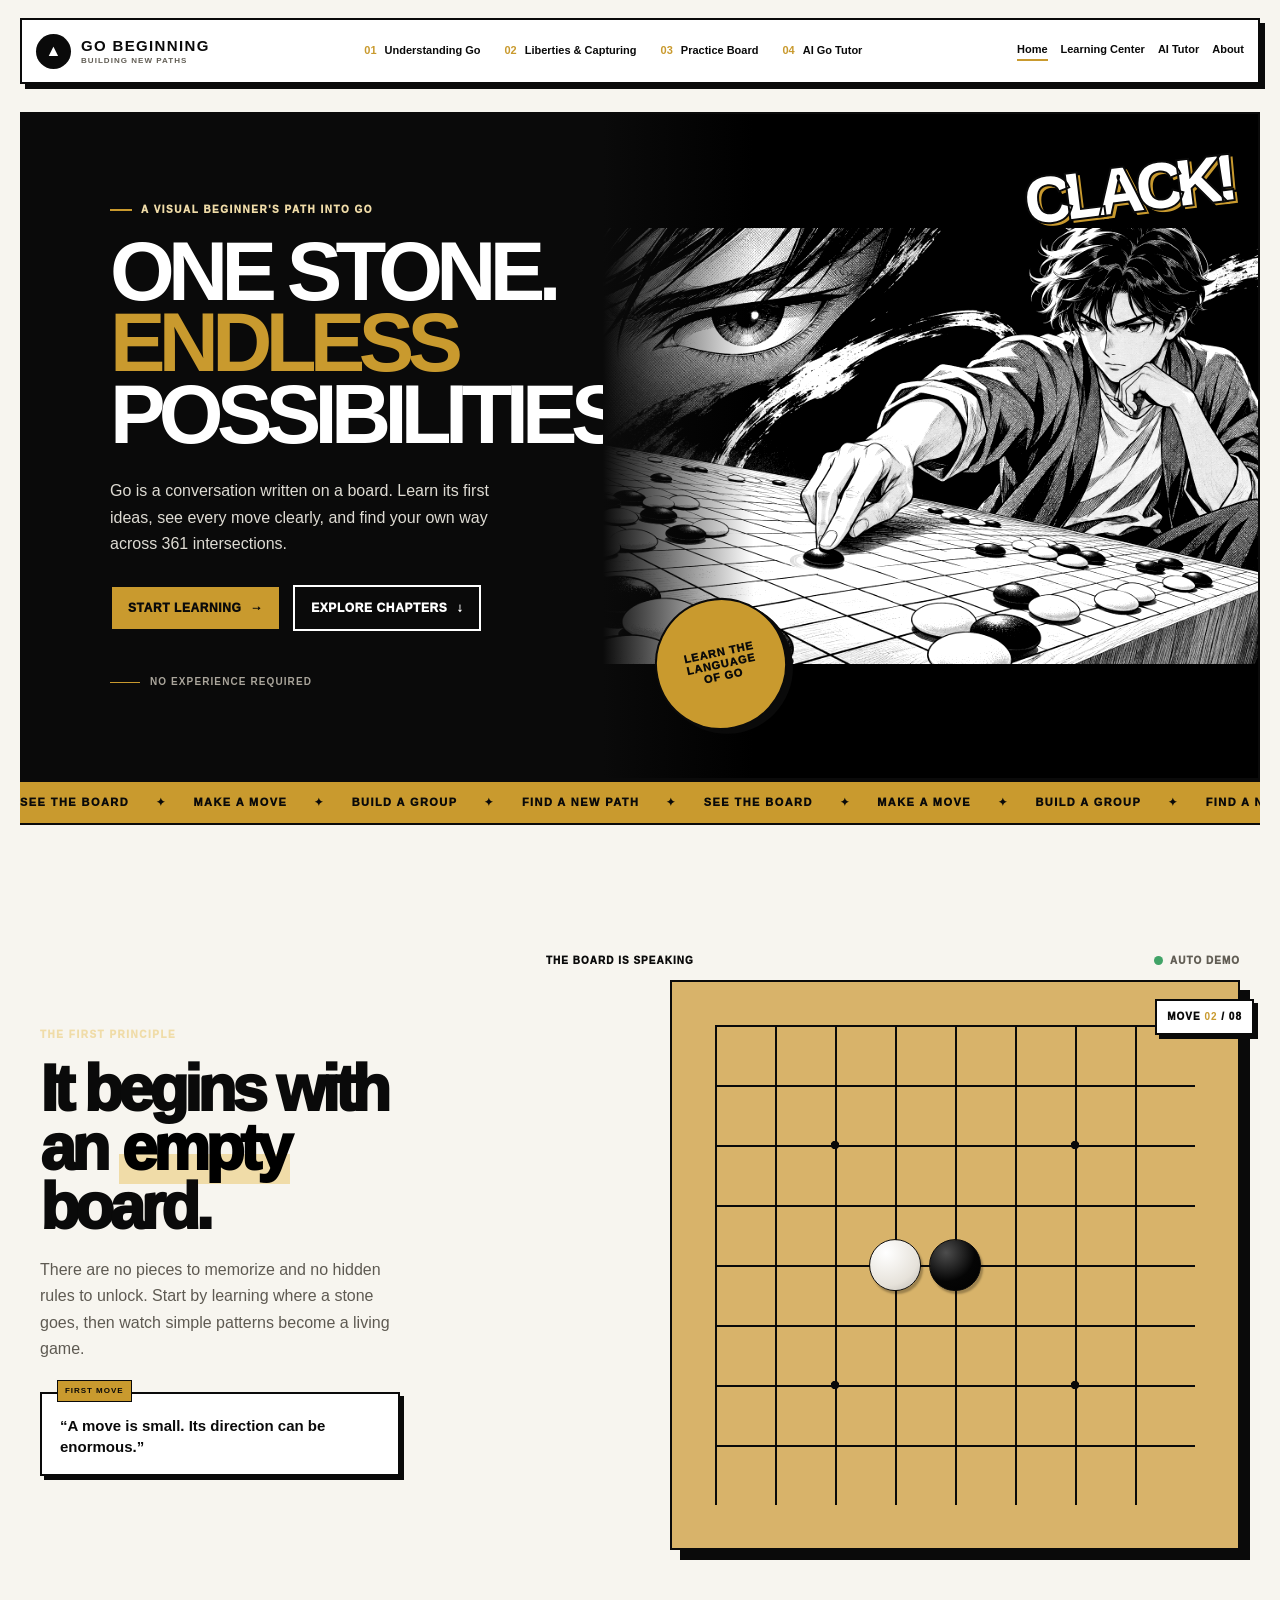
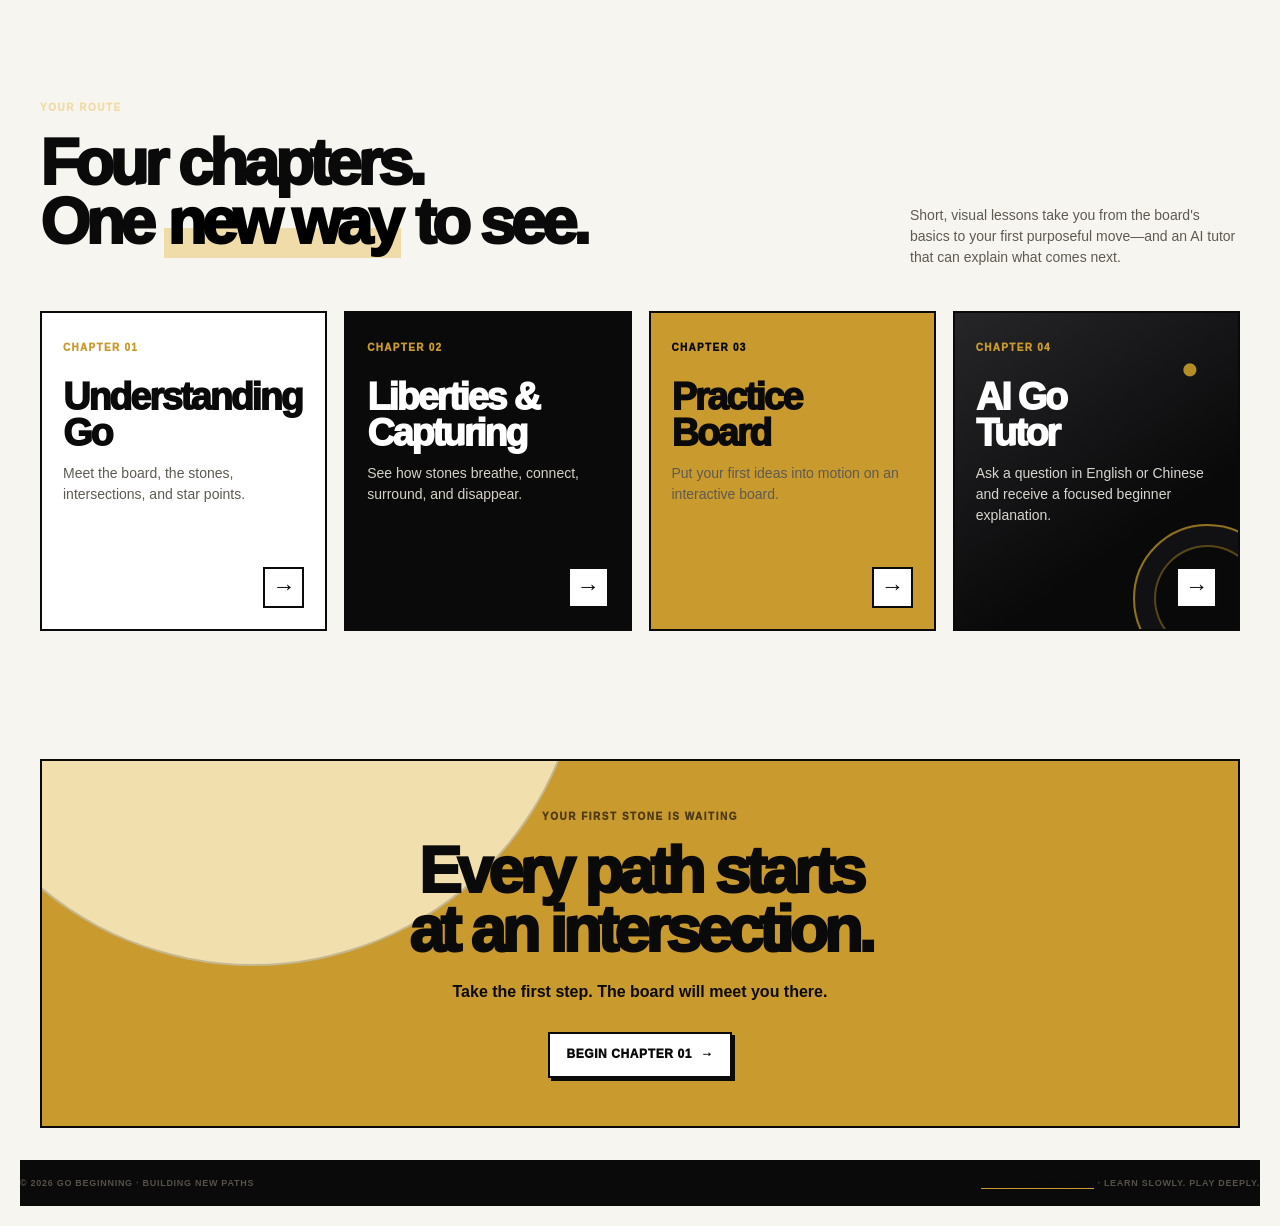
==== assets/index.html @ 494bcefd "Modify the website functionality and add Chapter Four" ====
<!doctype html>
<html lang="en">
<head>
    <meta charset="utf-8">
    <meta name="viewport" content="width=device-width, initial-scale=1">
    <meta name="description" content="GO BEGINNING is a visual, beginner-friendly path into the game of Go.">
    <title>GO BEGINNING | Building New Paths</title>
    <link rel="stylesheet" href="style.css">
    <script src="script.js" defer></script>
</head>
<body class="home-page-body">
    <a class="skip-link" href="#home-page">Skip to content</a>
    <header class="site-header">
        <a href="index.html" class="header-logo" aria-label="GO BEGINNING home"><div class="logo-icon" aria-hidden="true">▲</div><div class="logo-text"><span class="brand-name">GO BEGINNING</span><span class="brand-tagline">BUILDING NEW PATHS</span></div></a>
        <nav class="header-chapter-nav" aria-label="Quick chapter navigation">
            <a href="chapter1.html" class="chapter-tab"><span>01</span> Understanding Go</a>
            <a href="chapter2.html" class="chapter-tab"><span>02</span> Liberties &amp; Capturing</a>
            <a href="chapter3.html" class="chapter-tab"><span>03</span> Practice Board</a>
            <a href="chapter4.html" class="chapter-tab"><span>04</span> AI Go Tutor</a>
        </nav>
        <nav class="main-nav" aria-label="Main navigation"><a href="index.html" class="active" aria-current="page">Home</a><a href="#course-section">Learning Center</a><a href="chapter4.html">AI Tutor</a><a href="about.html">About</a></nav>
    </header>
    <main id="home-page">
        <section class="home-hero" aria-labelledby="home-title">
            <div class="home-hero-copy">
                <p class="home-kicker">A VISUAL BEGINNER'S PATH INTO GO</p>
                <h1 id="home-title">ONE STONE.<br><em>ENDLESS</em> POSSIBILITIES.</h1>
                <p class="home-intro">Go is a conversation written on a board. Learn its first ideas, see every move clearly, and find your own way across 361 intersections.</p>
                <div class="home-actions"><a href="chapter1.html" class="primary-button">START LEARNING <span aria-hidden="true">→</span></a><a href="#course-section" class="secondary-button">EXPLORE CHAPTERS <span aria-hidden="true">↓</span></a></div>
                <p class="home-note"><span></span> NO EXPERIENCE REQUIRED</p>
            </div>
            <div class="home-hero-art">
                <img src="assets/go-manga-hero-original.png" alt="An original black-and-white manga-style scene of a focused player placing a stone on a Go board.">
                <span class="home-sound" aria-hidden="true">CLACK!</span><span class="home-stamp" aria-hidden="true">LEARN THE<br>LANGUAGE<br>OF GO</span>
            </div>
        </section>
        <div class="home-ticker" aria-hidden="true"><div><span>SEE THE BOARD</span><span>MAKE A MOVE</span><span>BUILD A GROUP</span><span>FIND A NEW PATH</span><span>SEE THE BOARD</span><span>MAKE A MOVE</span><span>BUILD A GROUP</span><span>FIND A NEW PATH</span></div></div>
        <section class="home-story" aria-labelledby="first-principle">
            <div class="home-story-copy"><p class="home-section-label">THE FIRST PRINCIPLE</p><h2 id="first-principle">It begins with an <mark>empty</mark> board.</h2><p>There are no pieces to memorize and no hidden rules to unlock. Start by learning where a stone goes, then watch simple patterns become a living game.</p><blockquote>“A move is small. Its direction can be enormous.”</blockquote></div>
            <div class="home-demo-wrap"><div class="home-demo-meta"><span>THE BOARD IS SPEAKING</span><span><i></i>AUTO DEMO</span></div><div class="home-demo-board" role="img" aria-label="An automatic nine by nine Go board demonstration showing alternating black and white stones."><span class="home-move-tag">MOVE <b id="home-move-count">01</b> / 08</span><div id="home-stones"></div></div></div>
        </section>
        <section class="course-section home-course" id="course-section" aria-labelledby="course-title">
            <div class="home-course-heading"><div><p class="home-section-label">YOUR ROUTE</p><h2 id="course-title">Four chapters.<br>One <mark>new way</mark> to see.</h2></div><p>Short, visual lessons take you from the board's basics to your first purposeful move—and an AI tutor that can explain what comes next.</p></div>
            <div class="home-course-grid">
                <article class="home-course-card"><div><span>CHAPTER 01</span><h3>Understanding<br>Go</h3><p>Meet the board, the stones, intersections, and star points.</p></div><a href="chapter1.html" aria-label="Open Chapter 1: Understanding Go">→</a></article>
                <article class="home-course-card home-course-card--dark"><div><span>CHAPTER 02</span><h3>Liberties &amp;<br>Capturing</h3><p>See how stones breathe, connect, surround, and disappear.</p></div><a href="chapter2.html" aria-label="Open Chapter 2: Liberties and Capturing">→</a></article>
                <article class="home-course-card home-course-card--gold"><div><span>CHAPTER 03</span><h3>Practice<br>Board</h3><p>Put your first ideas into motion on an interactive board.</p></div><a href="chapter3.html" aria-label="Open Chapter 3: Practice Board">→</a></article>
                <article class="home-course-card home-course-card--ai"><div><span>CHAPTER 04</span><h3>AI Go<br>Tutor</h3><p>Ask a question in English or Chinese and receive a focused beginner explanation.</p></div><a href="chapter4.html" aria-label="Open Chapter 4: AI Go Tutor">→</a></article>
            </div>
        </section>
        <section class="home-closing" aria-labelledby="closing-title"><div><p class="home-section-label">YOUR FIRST STONE IS WAITING</p><h2 id="closing-title">Every path starts<br>at an intersection.</h2><p>Take the first step. The board will meet you there.</p><a href="chapter1.html" class="primary-button">BEGIN CHAPTER 01 <span aria-hidden="true">→</span></a></div></section>
    </main>
    <footer class="site-footer"><span>© 2026 GO BEGINNING · BUILDING NEW PATHS</span><span><a href="about.html">ABOUT THIS PROJECT</a> · LEARN SLOWLY. PLAY DEEPLY.</span></footer>
    <script>
      (() => {
        const positions = [[50,50,'black'],[37.5,50,'white'],[62.5,50,'black'],[50,37.5,'white'],[50,62.5,'black'],[37.5,37.5,'white'],[62.5,62.5,'black'],[62.5,37.5,'white']];
        const board = document.getElementById('home-stones'); const count = document.getElementById('home-move-count'); if (!board || !count) return;
        positions.forEach(([x,y,color]) => { const stone = document.createElement('span'); stone.className = `home-demo-stone ${color}`; stone.style.left = `${x}%`; stone.style.top = `${y}%`; board.appendChild(stone); });
        const stones = [...board.children]; let move = 0; const play = () => { stones.forEach((stone,index) => stone.classList.toggle('is-visible', index <= move)); count.textContent = String(move + 1).padStart(2, '0'); move = move === stones.length - 1 ? 0 : move + 1; }; play(); if (!window.matchMedia('(prefers-reduced-motion: reduce)').matches) window.setInterval(play, 1150);
      })();
    </script>
</body>
</html>
---- assets/style.css ----
/* ==========================================
   GO BEGINNER - BLACK & GOLD THEME
   Version 2.0
   Preserving the original visual identity
========================================== */


/* ==========================================
   1. GLOBAL SETTINGS
========================================== */

/* Remove default browser spacing */
* {
    margin: 0;
    padding: 0;
    box-sizing: border-box;
}

/* Website color system */
:root {
    --bg-primary: #f4f4f6;
    --bg-surface: #ffffff;

    --dark-header: #141416;
    --dark-surface: #1e1e22;

    --accent-gold: #c59b27;
    --accent-gold-hover: #e5b839;

    --accent-green: #10b981;
    --accent-red: #ef4444;

    --text-primary: #18181b;
    --text-secondary: #71717a;
    --text-muted: #a1a1aa;

    --border-light: #e4e4e7;
    --border-dark: #27272a;

    --shadow-sm: 0 2px 8px rgba(0, 0, 0, 0.04);
    --shadow-md: 0 10px 30px rgba(0, 0, 0, 0.08);
    --shadow-lg: 0 20px 40px rgba(0, 0, 0, 0.12);

    --content-width: 1280px;
    --content-padding: 24px;
}

/* Smooth scrolling */
html {
    scroll-behavior: smooth;
    scroll-padding-top: 100px;
}

/* Basic page settings */
body {
    font-family:
        -apple-system,
        BlinkMacSystemFont,
        "Segoe UI",
        Roboto,
        Helvetica,
        Arial,
        sans-serif;

    background-color: var(--bg-primary);
    color: var(--text-primary);
    line-height: 1.6;
}

/* Links */
a {
    text-decoration: none;
    color: inherit;
}

/* Images */
img {
    max-width: 100%;
    display: block;
}

/* Buttons */
button {
    font: inherit;
}


/* ==========================================
   2. HEADER
========================================== */

.site-header {
    min-height: 76px;
    padding: 12px 5%;

    display: flex;
    align-items: center;
    justify-content: space-between;
    gap: 28px;

    background: rgba(20, 20, 22, 0.96);

    backdrop-filter: blur(12px);
    -webkit-backdrop-filter: blur(12px);

    border-bottom: 1px solid rgba(255, 255, 255, 0.08);

    position: sticky;
    top: 0;
    z-index: 1000;
}

/* Logo container */
.header-logo {
    display: flex;
    align-items: center;
    gap: 12px;

    flex-shrink: 0;

    transition: transform 0.3s ease;
}

.header-logo:hover {
    transform: translateY(-1px);
}

/* Logo symbol */
.header-logo .logo-icon {
    font-size: 20px;
    color: var(--accent-gold);

    filter: drop-shadow(
        0 0 8px rgba(197, 155, 39, 0.4)
    );
}

/* Brand name */
.header-logo .brand-name {
    display: block;

    font-family: "Arial Black", sans-serif;
    font-size: 18px;
    font-weight: 900;
    letter-spacing: 1.5px;

    color: #ffffff;
}

/* Brand subtitle */
.header-logo .brand-tagline {
    display: block;

    font-size: 9px;
    letter-spacing: 2.5px;
    font-weight: 600;

    color: var(--accent-gold);
}


/* ==========================================
   3. QUICK CHAPTER NAVIGATION
========================================== */

.header-chapter-nav {
    display: flex;
    align-items: center;
    gap: 10px;

    flex: 1;
    max-width: 590px;
}

/* Chapter navigation item */
.header-chapter-nav .chapter-tab {
    flex: 1;

    min-width: 0;

    padding: 9px 13px;

    background: rgba(255, 255, 255, 0.05);
    border: 1px solid rgba(255, 255, 255, 0.1);
    border-radius: 20px;

    color: var(--text-muted);

    font-size: 12px;
    font-weight: 600;

    display: flex;
    align-items: center;
    justify-content: center;
    gap: 8px;

    white-space: nowrap;

    transition: all 0.3s ease;
}

/* Chapter number */
.header-chapter-nav .chapter-tab span {
    color: var(--accent-gold);
    font-weight: 800;
}

/* Hover effect */
.header-chapter-nav .chapter-tab:hover {
    background: rgba(255, 255, 255, 0.1);
    color: #ffffff;

    border-color: rgba(255, 255, 255, 0.25);
}

/* Active chapter */
.header-chapter-nav .chapter-tab.active {
    background: var(--accent-gold);
    color: #141416;

    border-color: var(--accent-gold);

    box-shadow:
        0 0 15px rgba(197, 155, 39, 0.3);
}

.header-chapter-nav .chapter-tab.active span {
    color: #141416;
}


/* ==========================================
   4. MAIN NAVIGATION
========================================== */

.main-nav {
    display: flex;
    align-items: center;
    gap: 24px;

    flex-shrink: 0;
}

.main-nav a {
    color: var(--text-muted);

    font-size: 14px;
    font-weight: 600;

    white-space: nowrap;

    transition: color 0.3s ease;
}

.main-nav a:hover,
.main-nav a.active {
    color: var(--accent-gold);
}


/* ==========================================
   5. PROGRESS BAR
   Used by learning chapters
========================================== */

.learning-progress-bar {
    display: flex;
    align-items: center;
    justify-content: space-between;

    background: var(--bg-surface);

    padding: 16px 28px;
    margin-bottom: 35px;

    border-radius: 16px;
    border: 1px solid var(--border-light);

    box-shadow: var(--shadow-sm);
}

.progress-step {
    display: flex;
    align-items: center;
    gap: 10px;

    font-size: 13px;
    font-weight: 600;

    color: var(--text-muted);
}

.progress-step .step-num {
    width: 26px;
    height: 26px;

    border-radius: 50%;

    background: var(--bg-primary);

    display: flex;
    align-items: center;
    justify-content: center;

    font-size: 12px;
}

.progress-step.completed {
    color: var(--text-primary);
}

.progress-step.completed .step-num {
    background: rgba(16, 185, 129, 0.15);
    color: var(--accent-green);
}

.progress-step.current {
    color: var(--accent-gold);
}

.progress-step.current .step-num {
    background: var(--accent-gold);
    color: #141416;
    font-weight: 800;
}

.progress-line {
    flex: 1;

    height: 2px;

    background: var(--border-light);

    margin: 0 15px;
}

.progress-line.active {
    background: var(--accent-gold);
}


/* ==========================================
   6. HOME PAGE CONTAINER
========================================== */

#home-page {
    width: 100%;
    max-width: var(--content-width);

    margin: 0 auto;

    padding:
        40px
        var(--content-padding)
        80px;
}


/* ==========================================
   7. HERO SECTION
========================================== */

.hero {
    min-height: 480px;

    padding: 65px 8%;

    display: flex;
    align-items: center;
    justify-content: space-between;

    gap: 40px;

    background: var(--dark-header);

    border-radius: 24px;

    color: #ffffff;

    box-shadow: var(--shadow-lg);

    position: relative;
    overflow: hidden;

    border: 1px solid var(--border-dark);
}

/* Gold background decoration */
.hero::after {
    content: "";

    position: absolute;

    top: -50%;
    right: -20%;

    width: 500px;
    height: 500px;

    background:
        radial-gradient(
            circle,
            rgba(197, 155, 39, 0.15) 0%,
            transparent 70%
        );

    pointer-events: none;
}

/* Hero text container */
.hero-content {
    max-width: 570px;

    position: relative;
    z-index: 2;
}

/* Small section label */
.eyebrow {
    display: inline-block;

    color: var(--accent-gold);

    font-size: 11px;
    font-weight: 800;
    letter-spacing: 2px;

    margin-bottom: 14px;
}

/* Hero title */
.hero h1 {
    font-size: clamp(36px, 4.5vw, 58px);

    line-height: 1.15;

    margin-bottom: 20px;

    font-weight: 800;
}

/* Gold divider */
.hero-line {
    width: 48px;
    height: 3px;

    background: var(--accent-gold);

    margin-bottom: 20px;

    border-radius: 2px;
}

/* Hero description */
.hero p {
    max-width: 520px;

    color: var(--text-muted);

    font-size: 16px;
    line-height: 1.8;

    margin-bottom: 28px;
}

/* Main action button */
.primary-button {
    display: inline-flex;
    align-items: center;
    justify-content: center;
    gap: 12px;

    padding: 14px 32px;

    background: var(--accent-gold);
    color: #141416;

    border-radius: 30px;

    font-size: 14px;
    font-weight: 700;

    transition: all 0.3s ease;

    box-shadow:
        0 4px 20px rgba(197, 155, 39, 0.25);
}

/* Button hover */
.primary-button:hover {
    background: var(--accent-gold-hover);

    transform: translateY(-2px);

    box-shadow:
        0 8px 25px rgba(197, 155, 39, 0.35);
}


/* ==========================================
   8. HERO MINI GO BOARD
========================================== */

.hero-decoration {
    width: 280px;
    height: 280px;

    flex-shrink: 0;

    display: flex;
    align-items: center;
    justify-content: center;

    position: relative;
    z-index: 1;

    transform: rotate(6deg);
}

.mini-board {
    width: 250px;
    height: 250px;

    background-color: #dfbd88;

    background-image:
        linear-gradient(
            to right,
            rgba(89, 67, 42, 0.4) 1px,
            transparent 1px
        ),
        linear-gradient(
            to bottom,
            rgba(89, 67, 42, 0.4) 1px,
            transparent 1px
        );

    background-size: 35px 35px;

    border-radius: 12px;
    border: 2px solid #b89762;

    position: relative;

    box-shadow:
        0 20px 40px rgba(0, 0, 0, 0.4);
}

/* Mini board stones */
.mini-stone {
    position: absolute;

    width: 28px;
    height: 28px;

    border-radius: 50%;

    z-index: 2;
}

.mini-stone.black {
    background:
        radial-gradient(
            circle at 35% 30%,
            #555,
            #111 70%
        );

    box-shadow:
        2px 4px 8px rgba(0, 0, 0, 0.4);

    top: 70px;
    left: 70px;
}

.mini-stone.white {
    background:
        radial-gradient(
            circle at 35% 30%,
            #fff,
            #dcd6cd 70%
        );

    box-shadow:
        2px 4px 8px rgba(0, 0, 0, 0.2);

    top: 70px;
    left: 105px;
}

.mini-stone.second {
    top: 105px;
    left: 105px;
}


/* ==========================================
   9. COMMON SECTION HEADING
========================================== */

.section-heading {
    max-width: 680px;

    margin: 0 auto 38px;

    text-align: center;
}

.section-heading .eyebrow {
    margin-bottom: 10px;
}

.section-heading h2 {
    color: var(--text-primary);

    font-size: clamp(27px, 3vw, 36px);

    line-height: 1.25;

    font-weight: 800;

    margin-bottom: 12px;
}

.section-heading p {
    color: var(--text-secondary);

    font-size: 15px;
    line-height: 1.8;
}


/* ==========================================
   10. LEARNING JOURNEY SECTION
========================================== */

.learning-journey {
    padding: 85px 0 75px;
}

.journey-grid {
    display: grid;

    grid-template-columns: repeat(3, minmax(0, 1fr));

    gap: 22px;
}

.journey-card {
    min-height: 220px;

    padding: 30px;

    background: var(--bg-surface);

    border: 1px solid var(--border-light);
    border-radius: 16px;

    box-shadow: var(--shadow-sm);

    position: relative;
    overflow: hidden;

    transition:
        transform 0.3s ease,
        box-shadow 0.3s ease,
        border-color 0.3s ease;
}

.journey-card:hover {
    transform: translateY(-5px);

    box-shadow: var(--shadow-md);

    border-color: rgba(197, 155, 39, 0.45);
}

/* Large decorative number */
.journey-number {
    display: block;

    color: var(--accent-gold);

    font-size: 32px;
    font-weight: 900;

    line-height: 1;

    margin-bottom: 22px;
}

.journey-card h3 {
    font-size: 19px;
    font-weight: 800;

    margin-bottom: 10px;
}

.journey-card p {
    color: var(--text-secondary);

    font-size: 14px;
    line-height: 1.8;

    margin-bottom: 20px;
}

.journey-range {
    display: inline-block;

    color: #92701d;

    background: rgba(197, 155, 39, 0.12);

    padding: 6px 10px;

    border-radius: 5px;

    font-size: 10px;
    font-weight: 800;
    letter-spacing: 1px;
}


/* ==========================================
   11. COURSE SECTION
========================================== */

.course-section {
    padding: 70px 0 85px;

    border-top: 1px solid var(--border-light);
}

/* Three-column course layout */
.course-grid {
    display: grid;

    grid-template-columns: repeat(3, minmax(0, 1fr));

    gap: 22px;
}

/* Individual course card */
.course-card {
    min-height: 255px;

    padding: 26px;

    background: var(--bg-surface);

    border: 1px solid var(--border-light);
    border-radius: 16px;

    box-shadow: var(--shadow-sm);

    display: flex;
    flex-direction: column;
    align-items: flex-start;

    transition:
        transform 0.3s ease,
        box-shadow 0.3s ease,
        border-color 0.3s ease;
}

/* Hover effect for available courses */
.course-card.available:hover {
    transform: translateY(-5px);

    box-shadow: var(--shadow-md);

    border-color: rgba(197, 155, 39, 0.55);
}

/* Course number and status row */
.course-card-top {
    width: 100%;

    display: flex;
    align-items: center;
    justify-content: space-between;

    gap: 10px;

    margin-bottom: 22px;
}

/* Course number */
.course-number {
    color: var(--accent-gold);

    font-size: 27px;
    font-weight: 900;

    line-height: 1;
}

/* Course status */
.course-status {
    color: #92701d;

    background: rgba(197, 155, 39, 0.12);

    padding: 5px 9px;

    border-radius: 5px;

    font-size: 9px;
    font-weight: 800;
    letter-spacing: 0.8px;
}

/* Course title */
.course-card h3 {
    color: var(--text-primary);

    font-size: 18px;
    font-weight: 800;

    line-height: 1.4;

    margin-bottom: 10px;
}

/* Course description */
.course-card p {
    color: var(--text-secondary);

    font-size: 13px;
    line-height: 1.8;

    margin-bottom: 22px;
}

/* Available course link */
.course-link {
    display: inline-flex;
    align-items: center;
    gap: 9px;

    color: #92701d;

    font-size: 13px;
    font-weight: 800;

    margin-top: auto;

    transition:
        color 0.25s ease,
        gap 0.25s ease;
}

.course-link:hover {
    color: var(--accent-gold-hover);

    gap: 14px;
}

/* Upcoming course */
.course-card.upcoming {
    background: #fafafa;

    border-style: dashed;

    box-shadow: none;
}

.course-card.upcoming .course-number {
    color: #b6a77e;
}

.course-card.upcoming .course-status {
    color: #858585;

    background: #eeeeef;
}

.course-card.upcoming h3 {
    color: #55555b;
}

.course-card.upcoming p {
    color: #898990;
}

/* Disabled course label */
.course-disabled {
    display: inline-block;

    color: #898990;

    font-size: 12px;
    font-weight: 700;

    margin-top: auto;
}


/* ==========================================
   12. START LEARNING SECTION
========================================== */

.start-learning-section {
    padding: 65px 8%;

    background: var(--dark-header);

    border: 1px solid var(--border-dark);
    border-radius: 20px;

    color: #ffffff;

    text-align: center;

    position: relative;
    overflow: hidden;
}

.start-learning-section::before {
    content: "";

    position: absolute;

    width: 350px;
    height: 350px;

    left: -130px;
    bottom: -230px;

    background:
        radial-gradient(
            circle,
            rgba(197, 155, 39, 0.18),
            transparent 70%
        );

    pointer-events: none;
}

.start-learning-content {
    max-width: 680px;

    margin: 0 auto;

    position: relative;
    z-index: 1;
}

.start-learning-content .eyebrow {
    margin-bottom: 14px;
}

.start-learning-content h2 {
    font-size: clamp(27px, 3vw, 38px);

    line-height: 1.25;

    margin-bottom: 16px;
}

.start-learning-content p {
    color: var(--text-muted);

    font-size: 15px;
    line-height: 1.8;

    margin-bottom: 28px;
}


/* ==========================================
   13. FOOTER
========================================== */

.site-footer {
    background: var(--dark-header);

    padding: 38px 24px;

    color: var(--text-muted);

    text-align: center;

    border-top: 1px solid rgba(255, 255, 255, 0.08);
}

.footer-brand {
    margin-bottom: 12px;
}

.footer-brand .brand-name {
    display: block;

    color: #ffffff;

    font-family: "Arial Black", sans-serif;

    font-size: 16px;
    font-weight: 900;
    letter-spacing: 1.5px;
}

.footer-brand .brand-tagline {
    display: block;

    color: var(--accent-gold);

    font-size: 9px;
    font-weight: 700;
    letter-spacing: 2px;
}

.site-footer p {
    font-size: 13px;

    margin-bottom: 18px;
}

.footer-copyright {
    color: #77777e;

    font-size: 11px;
}


/* ==========================================
   14. LEARNING PAGES
   Existing Chapter 1, Chapter 2 and Chapter 3
========================================== */

#learning-page {
    max-width: 1140px;

    margin: 0 auto;

    padding: 40px 20px 80px;
}

.chapter-title {
    margin-bottom: 30px;
}

.chapter-title h2 {
    font-size: 32px;
    font-weight: 800;

    margin-bottom: 8px;
}

/* Lesson and concept grids */
.lesson-grid,
.concept-grid {
    display: grid;

    grid-template-columns: repeat(3, minmax(0, 1fr));

    gap: 20px;

    margin-bottom: 35px;
}

.concept-grid {
    grid-template-columns: repeat(2, minmax(0, 1fr));
}

/* Lesson cards */
.lesson-card {
    padding: 30px;

    background: var(--bg-surface);

    border: 1px solid var(--border-light);
    border-radius: 16px;

    box-shadow: var(--shadow-sm);

    transition: all 0.3s ease;
}

.lesson-card:hover {
    transform: translateY(-4px);

    box-shadow: var(--shadow-md);

    border-color: rgba(197, 155, 39, 0.3);
}

.lesson-number {
    display: block;

    color: var(--accent-gold);

    font-size: 20px;
    font-weight: 800;

    margin-bottom: 12px;
}

.lesson-card h3 {
    font-size: 18px;
    font-weight: 700;

    margin-bottom: 10px;
}

.lesson-card p {
    color: var(--text-secondary);

    font-size: 14px;
    line-height: 1.7;
}


/* ==========================================
   15. DEMO PANELS AND CONTROLS
========================================== */

.demo-panel {
    padding: 36px;

    background: var(--bg-surface);

    border: 1px solid var(--border-light);
    border-radius: 20px;

    box-shadow: var(--shadow-md);

    margin-bottom: 35px;
}

.board-controls {
    display: flex;
    flex-wrap: wrap;

    gap: 12px;

    margin-bottom: 24px;
}

.control-button {
    padding: 10px 20px;

    background: var(--bg-primary);

    border: 1px solid var(--border-light);
    border-radius: 20px;

    color: var(--text-primary);

    font-size: 13px;
    font-weight: 600;

    cursor: pointer;

    transition: all 0.25s ease;
}

.control-button:hover,
.control-button.active {
    background: var(--dark-header);

    color: #ffffff;

    border-color: var(--dark-header);
}


/* ==========================================
   16. GO BOARD
========================================== */

.board-wrapper {
    width: 100%;
    max-width: 520px;

    padding: 16px;

    background: #dfbd88;

    border-radius: 12px;

    box-shadow:
        inset 0 0 15px rgba(0, 0, 0, 0.15),
        var(--shadow-md);

    margin: 0 auto;
}

/* Board grid */
.go-board {
    width: 100%;

    display: grid;

    position: relative;

    background-color: #dfbd88;

    background-image:
        linear-gradient(
            to right,
            transparent calc(50% - 0.5px),
            #59432a 50%,
            transparent calc(50% + 0.5px)
        ),
        linear-gradient(
            to bottom,
            transparent calc(50% - 0.5px),
            #59432a 50%,
            transparent calc(50% + 0.5px)
        );
}

/* Board sizes */
.board-19 {
    grid-template-columns: repeat(19, minmax(0, 1fr));
}

.board-9 {
    grid-template-columns: repeat(9, minmax(0, 1fr));
}

/* Individual board intersection */
.board-point {
    width: 100%;

    aspect-ratio: 1 / 1;

    position: relative;

    display: flex;
    align-items: center;
    justify-content: center;

    border: none;

    background: transparent;

    cursor: pointer;
}

/* Horizontal board line */
.board-point::before {
    content: "";

    position: absolute;

    width: 100%;
    height: 1px;

    background: #59432a;

    top: 50%;
}

/* Vertical board line */
.board-point::after {
    content: "";

    position: absolute;

    height: 100%;
    width: 1px;

    background: #59432a;

    left: 50%;
}

/* Stones */
.stone {
    width: 88%;
    height: 88%;

    position: relative;
    z-index: 3;

    border-radius: 50%;

    pointer-events: none;

    animation:
        stoneScaleIn 0.18s
        cubic-bezier(0.175, 0.885, 0.32, 1.275);
}

/* Stone placement animation */
@keyframes stoneScaleIn {
    0% {
        transform: scale(1.4);
        opacity: 0;
    }

    100% {
        transform: scale(1);
        opacity: 1;
    }
}

/* Black stone */
.stone.black {
    background:
        radial-gradient(
            circle at 35% 28%,
            #555,
            #141414 70%
        );

    box-shadow:
        1px 3px 6px rgba(0, 0, 0, 0.4);
}

/* White stone */
.stone.white {
    background:
        radial-gradient(
            circle at 35% 28%,
            #ffffff,
            #e3dfd7 75%
        );

    box-shadow:
        1px 3px 6px rgba(0, 0, 0, 0.25);

    border: 1px solid #d1cac0;
}

/* Highlighted liberties */
.board-point.liberty-highlight {
    background: rgba(16, 185, 129, 0.25);

    border-radius: 50%;
}

/* Last move marker */
.board-point .last-move-marker {
    width: 8px;
    height: 8px;

    position: absolute;
    z-index: 5;

    background: var(--accent-red);

    border-radius: 50%;
}


/* ==========================================
   17. GAME BOARD LAYOUT AND STATISTICS
========================================== */

.game-board-layout {
    display: grid;

    grid-template-columns: minmax(0, 1fr) 240px;

    gap: 25px;

    align-items: start;

    margin-top: 20px;
}

.game-stat {
    padding: 20px;

    background: var(--bg-surface);

    border: 1px solid var(--border-light);
    border-radius: 12px;

    text-align: center;

    box-shadow: var(--shadow-sm);
}

.game-stat span {
    color: var(--accent-gold);

    font-size: 11px;
    font-weight: 800;
    letter-spacing: 1px;
}

.game-stat strong {
    display: block;

    font-size: 28px;

    margin: 4px 0;
}

/* Previous and next lesson navigation */
.lesson-navigation {
    display: flex;
    justify-content: space-between;
    align-items: center;

    gap: 15px;

    padding-top: 30px;

    border-top: 1px solid var(--border-light);
}


/* ==========================================
   18. RESPONSIVE DESIGN
========================================== */

/* Medium screens: tablets and small laptops */
@media (max-width: 1100px) {

    .site-header {
        gap: 18px;

        padding-left: 3%;
        padding-right: 3%;
    }

    .header-chapter-nav {
        max-width: 470px;
        gap: 7px;
    }

    .header-chapter-nav .chapter-tab {
        padding: 8px 9px;
        font-size: 11px;
    }

    .main-nav {
        gap: 15px;
    }

    .course-grid,
    .journey-grid {
        gap: 16px;
    }

    .course-card {
        padding: 22px;
    }
}


/* Tablet layout */
@media (max-width: 868px) {

    .site-header {
        flex-wrap: wrap;

        justify-content: space-between;

        height: auto;

        padding: 16px 5%;
    }

    .header-logo {
        order: 1;
    }

    .main-nav {
        order: 2;
    }

    .header-chapter-nav {
        order: 3;

        width: 100%;
        max-width: none;
    }

    .header-chapter-nav .chapter-tab {
        flex: 1;
    }

    .hero {
        flex-direction: column;

        text-align: center;

        padding: 45px 30px;

        gap: 25px;
    }

    .hero-content {
        max-width: 650px;
    }

    .hero-line {
        margin-left: auto;
        margin-right: auto;
    }

    .hero p {
        margin-left: auto;
        margin-right: auto;
    }

    .hero-decoration {
        margin-top: 5px;
    }

    .journey-grid {
        grid-template-columns: repeat(2, minmax(0, 1fr));
    }

    .course-grid {
        grid-template-columns: repeat(2, minmax(0, 1fr));
    }

    .lesson-grid {
        grid-template-columns: repeat(2, minmax(0, 1fr));
    }

    .concept-grid,
    .game-board-layout {
        grid-template-columns: 1fr;
    }

    .game-board-layout {
        gap: 20px;
    }

    .learning-progress-bar {
        flex-wrap: wrap;
        gap: 12px;
    }

    .progress-line {
        min-width: 20px;
    }
}


/* Mobile layout */
@media (max-width: 560px) {

    #home-page {
        padding: 22px 14px 50px;
    }

    .site-header {
        padding: 14px 16px;

        gap: 14px;
    }

    .header-logo .brand-name {
        font-size: 15px;
    }

    .header-logo .brand-tagline {
        font-size: 8px;
    }

    .main-nav {
        gap: 13px;
    }

    .main-nav a {
        font-size: 12px;
    }

    .header-chapter-nav {
        gap: 6px;
    }

    .header-chapter-nav .chapter-tab {
        padding: 8px 5px;

        font-size: 10px;

        white-space: normal;

        text-align: center;
    }

    .header-chapter-nav .chapter-tab span {
        font-size: 10px;
    }

    .hero {
        min-height: auto;

        padding: 40px 20px;

        border-radius: 18px;
    }

    .hero h1 {
        font-size: 36px;
    }

    .hero p {
        font-size: 14px;
    }

    .hero-decoration {
        width: 220px;
        height: 220px;
    }

    .mini-board {
        width: 200px;
        height: 200px;

        background-size: 28px 28px;
    }

    .mini-stone {
        width: 23px;
        height: 23px;
    }

    .mini-stone.black {
        top: 56px;
        left: 56px;
    }

    .mini-stone.white {
        top: 56px;
        left: 84px;
    }

    .mini-stone.second {
        top: 84px;
        left: 84px;
    }

    .learning-journey {
        padding: 60px 0 45px;
    }

    .course-section {
        padding: 55px 0 60px;
    }

    .section-heading {
        margin-bottom: 26px;
    }

    .section-heading h2 {
        font-size: 27px;
    }

    .section-heading p {
        font-size: 13px;
    }

    .journey-grid,
    .course-grid,
    .lesson-grid,
    .concept-grid {
        grid-template-columns: 1fr;
    }

    .journey-card {
        min-height: auto;
        padding: 25px;
    }

    .course-card {
        min-height: 225px;
        padding: 24px;
    }

    .start-learning-section {
        padding: 45px 22px;

        border-radius: 16px;
    }

    .start-learning-content h2 {
        font-size: 27px;
    }

    .start-learning-content p {
        font-size: 13px;
    }

    .site-footer {
        padding: 30px 18px;
    }

    #learning-page {
        padding: 25px 14px 55px;
    }

    .chapter-title h2 {
        font-size: 26px;
    }

    .demo-panel {
        padding: 20px 14px;
    }

    .board-wrapper {
        padding: 9px;
    }

    .learning-progress-bar {
        padding: 14px;
    }

    .progress-step {
        font-size: 11px;
        gap: 6px;
    }

    .progress-line {
        margin: 0 5px;
    }

    .lesson-navigation {
        flex-wrap: wrap;
    }
}

/* ========================================================================
   GO BEGINNING — UNIFIED MANGA VISUAL SYSTEM
   This final layer restyles every existing page without changing game logic.
========================================================================= */

:root {
    --bg-primary: #f7f5ef;
    --bg-surface: #ffffff;
    --dark-header: #0a0a0a;
    --dark-surface: #121212;
    --accent-gold: #c99a2e;
    --accent-gold-hover: #e0b548;
    --text-primary: #0a0a0a;
    --text-secondary: #5e5a52;
    --text-muted: #89847a;
    --border-light: rgba(10, 10, 10, .23);
    --border-dark: #0a0a0a;
    --shadow-sm: 4px 4px 0 #0a0a0a;
    --shadow-md: 7px 7px 0 #0a0a0a;
    --shadow-lg: 10px 10px 0 #0a0a0a;
    --content-width: 1240px;
    --content-padding: 28px;
}

body {
    min-width: 320px;
    background: var(--bg-primary);
    color: var(--text-primary);
    font-family: Arial, Helvetica, sans-serif;
    line-height: 1.55;
}

button, a { -webkit-tap-highlight-color: transparent; }
a:focus-visible, button:focus-visible { outline: 3px solid var(--accent-gold); outline-offset: 4px; }

.skip-link {
    position: fixed; z-index: 2000; top: -60px; left: 12px;
    padding: 10px 13px; border: 2px solid var(--dark-header);
    background: var(--accent-gold); color: var(--dark-header); font-weight: 900;
}
.skip-link:focus { top: 12px; }

/* Shared framed header */
.site-header {
    width: min(var(--content-width), calc(100% - 40px));
    min-height: 66px; margin: 18px auto 0; padding: 10px 14px;
    position: relative; top: auto; z-index: 20;
    display: grid; grid-template-columns: auto 1fr auto; gap: 20px;
    background: var(--bg-surface); border: 2px solid var(--dark-header);
    box-shadow: 5px 5px 0 var(--dark-header); backdrop-filter: none;
}
.header-logo { gap: 10px; transform: none !important; }
.header-logo .logo-icon {
    width: 35px; height: 35px; display: grid; place-items: center;
    border-radius: 50%; background: var(--dark-header); color: var(--bg-surface);
    font-size: 16px; filter: none;
}
.header-logo .brand-name { color: var(--dark-header); font-size: 15px; letter-spacing: .09em; line-height: 1; }
.header-logo .brand-tagline { margin-top: 4px; color: #625e55; font-size: 8px; letter-spacing: .13em; line-height: 1; }
.header-chapter-nav { max-width: none; justify-content: center; gap: 4px; }
.header-chapter-nav .chapter-tab {
    flex: 0 1 auto; padding: 8px 9px; border: 1px solid transparent; border-radius: 0;
    background: transparent; color: var(--text-primary); font-size: 11px; font-weight: 800;
}
.header-chapter-nav .chapter-tab span { color: var(--accent-gold); }
.header-chapter-nav .chapter-tab:hover, .header-chapter-nav .chapter-tab.active {
    color: var(--dark-header); background: #f1dfb4; border-color: var(--dark-header); box-shadow: none;
}
.header-chapter-nav .chapter-tab.active span { color: var(--dark-header); }
.main-nav { gap: 13px; }
.main-nav a { color: var(--text-primary); border-bottom: 2px solid transparent; font-size: 11px; font-weight: 900; }
.main-nav a:hover, .main-nav a.active { color: var(--text-primary); border-color: var(--accent-gold); }

/* Shared chapter page layout */
#learning-page {
    width: min(var(--content-width), calc(100% - 40px));
    min-height: calc(100vh - 110px); margin: 0 auto; padding: 42px 0 72px;
}
.learning-progress-bar {
    padding: 13px 20px; margin-bottom: 34px; border: 2px solid var(--dark-header); border-radius: 0;
    background: var(--bg-surface); box-shadow: var(--shadow-sm);
}
.progress-step { color: #6c675e; font-size: 11px; font-weight: 900; letter-spacing: .02em; }
.progress-step .step-num { width: 27px; height: 27px; border: 1px solid var(--dark-header); border-radius: 50%; background: var(--bg-surface); color: var(--dark-header); }
.progress-step.current, .progress-step.completed { color: var(--dark-header); }
.progress-step.current .step-num { background: var(--accent-gold); color: var(--dark-header); border-color: var(--dark-header); }
.progress-step.completed .step-num { background: var(--dark-header); color: var(--bg-surface); }
.progress-line { height: 2px; background: var(--dark-header); opacity: .2; }
.progress-line.active { background: var(--accent-gold); opacity: 1; }
.chapter-content { max-width: none; }
.chapter-title { max-width: 790px; margin: 0 0 34px; }
.chapter-title h1, .chapter-title h2 {
    margin: 8px 0 12px; color: var(--dark-header); font-size: clamp(35px, 5vw, 64px);
    font-weight: 900; line-height: .94; letter-spacing: -.065em;
}
.chapter-title p { max-width: 650px; color: var(--text-secondary); font-size: 16px; line-height: 1.65; }
.eyebrow { color: #635f56; font-size: 10px; font-weight: 900; letter-spacing: .14em; }
.eyebrow::before { display: inline-block; width: 10px; height: 10px; margin-right: 8px; border: 1px solid var(--dark-header); border-radius: 50%; background: var(--accent-gold); content: ""; }

/* Shared teaching cards, demos and buttons */
.lesson-grid, .concept-grid, .game-rules-grid { gap: 17px; }
.lesson-card, .game-rule-card, .game-info-card, .game-stat {
    border: 2px solid var(--dark-header); border-radius: 0; background: var(--bg-surface);
    box-shadow: var(--shadow-sm); transition: transform .18s ease, box-shadow .18s ease;
}
.lesson-card:hover, .game-rule-card:hover { transform: translate(-3px, -3px); border-color: var(--dark-header); box-shadow: var(--shadow-md); }
.lesson-number, .rule-number { color: var(--accent-gold); font-weight: 1000; }
.lesson-card h3, .game-rule-card h4 { color: var(--dark-header); font-weight: 900; letter-spacing: -.025em; }
.lesson-card p, .game-rule-card p, .game-info-card p { color: var(--text-secondary); }
.demo-panel {
    padding: clamp(22px, 4vw, 38px); border: 2px solid var(--dark-header); border-radius: 0;
    background: var(--bg-surface); box-shadow: var(--shadow-md);
}
.demo-heading h2, .demo-heading h3, .game-section-heading h3 { color: var(--dark-header); font-weight: 900; letter-spacing: -.04em; }
.demo-heading p, .game-section-heading p { color: var(--text-secondary); }
.board-controls { gap: 9px; }
.control-button, .game-control-button {
    min-height: 40px; padding: 9px 14px; border: 2px solid var(--dark-header); border-radius: 0;
    background: var(--bg-surface); color: var(--dark-header); font-weight: 900; font-size: 12px; letter-spacing: .03em;
    box-shadow: 2px 2px 0 var(--dark-header); transition: transform .16s, background .16s, color .16s;
}
.control-button:hover, .control-button.active, .game-control-button:hover:not(:disabled) {
    transform: translate(-2px, -2px); background: var(--dark-header); color: var(--bg-surface); border-color: var(--dark-header); box-shadow: 4px 4px 0 var(--accent-gold);
}
.primary-button, .secondary-button {
    display: inline-flex; align-items: center; justify-content: center; gap: 9px; min-height: 46px;
    padding: 11px 16px; border: 2px solid var(--dark-header); border-radius: 0; background: var(--accent-gold);
    color: var(--dark-header); font-size: 12px; font-weight: 1000; letter-spacing: .05em; box-shadow: 3px 3px 0 var(--dark-header);
    transition: transform .16s, box-shadow .16s, background .16s;
}
.primary-button:hover, .secondary-button:hover { transform: translate(-3px, -3px); background: var(--accent-gold-hover); box-shadow: 6px 6px 0 var(--dark-header); }
.secondary-button { background: transparent; color: var(--bg-surface); border-color: var(--bg-surface); box-shadow: none; }
.secondary-button:hover { background: #262626; box-shadow: 4px 4px 0 var(--accent-gold); }
.lesson-navigation { border-color: var(--dark-header); }

/* Boards keep their original logic but take on the project frame. */
.board-wrapper { max-width: 560px; padding: 16px; border: 2px solid var(--dark-header); border-radius: 0; background: #d8b36a; box-shadow: 6px 6px 0 var(--dark-header); }
.go-board { background-color: #d8b36a; }
.board-point::before, .board-point::after { background: #1d1710; }
.stone.black, .mini-stone.black { background: radial-gradient(circle at 32% 25%, #4d4d4d, #050505 60%, #000); }
.stone.white, .mini-stone.white { border-color: var(--dark-header); background: radial-gradient(circle at 32% 25%, #fff, #e9e5de 65%, #b8b4ad); }
.board-point .last-move-marker { background: var(--accent-gold); border: 1px solid var(--dark-header); }
.game-board-layout { gap: 20px; }
.game-info-card, .game-stat { box-shadow: 4px 4px 0 var(--dark-header); }
.game-header { border-color: var(--dark-header); }
.game-completion { border: 2px solid var(--dark-header); border-radius: 0; background: var(--dark-header); box-shadow: var(--shadow-md); }
.game-completion .eyebrow { color: var(--accent-gold); }
.game-completion .eyebrow::before { background: var(--accent-gold); border-color: var(--bg-surface); }

/* ========================================================================
   HOME PAGE
========================================================================= */
.home-page-body #home-page { width: min(1400px, calc(100% - 40px)); max-width: none; margin: 28px auto 0; padding: 0 0 32px; }
.home-hero { min-height: 635px; display: grid; grid-template-columns: minmax(0, .94fr) minmax(440px, 1.06fr); border: 2px solid var(--dark-header); background: var(--dark-header); overflow: hidden; }
.home-hero-copy { display: flex; flex-direction: column; align-items: flex-start; justify-content: center; padding: clamp(42px, 7vw, 88px); color: var(--bg-surface); }
.home-kicker, .home-section-label { margin: 0 0 18px; color: #f0dca8; font-size: 10px; font-weight: 1000; letter-spacing: .15em; }
.home-kicker::before { display: inline-block; width: 22px; height: 2px; margin-right: 9px; vertical-align: middle; background: var(--accent-gold); content: ""; }
.home-hero h1 { margin: 0; font-size: clamp(49px, 6.5vw, 96px); line-height: .86; letter-spacing: -.08em; }
.home-hero h1 em { color: var(--accent-gold); font-style: normal; }
.home-intro { max-width: 470px; margin: 28px 0; color: #dedbd3; font-size: 16px; line-height: 1.65; }
.home-actions { display: flex; flex-wrap: wrap; gap: 12px; }
.home-note { display: flex; align-items: center; gap: 10px; margin: 43px 0 0; color: #aaa59b; font-size: 10px; font-weight: 900; letter-spacing: .11em; }
.home-note span { width: 30px; height: 1px; background: var(--accent-gold); }
.home-hero-art { position: relative; min-height: 560px; overflow: hidden; background: var(--dark-header); }
.home-hero-art::before { position: absolute; z-index: 1; inset: 0; background: linear-gradient(90deg, var(--dark-header), transparent 23%); pointer-events: none; content: ""; }
.home-hero-art img { width: 100%; height: 100%; min-height: 560px; object-fit: contain; object-position: center; filter: contrast(1.15) grayscale(1); background: var(--dark-header); }
.home-hero-art > p { position: absolute; z-index: 3; bottom: 14px; left: 15px; max-width: 260px; margin: 0; padding: 7px 9px; border: 1px solid var(--dark-header); background: rgba(255,255,255,.9); color: var(--dark-header); font-size: 8px; font-weight: 800; line-height: 1.35; }
.home-sound { position: absolute; z-index: 2; top: 28px; right: 28px; color: var(--bg-surface); font-size: clamp(34px, 5vw, 68px); font-weight: 1000; letter-spacing: -.1em; transform: rotate(-7deg); -webkit-text-stroke: 2px var(--dark-header); text-shadow: 3px 3px 0 var(--accent-gold); }
.home-stamp { position: absolute; z-index: 2; bottom: 48px; left: 8%; display: grid; place-items: center; width: 132px; height: 132px; border: 2px solid var(--dark-header); border-radius: 50%; background: var(--accent-gold); box-shadow: 5px 5px 0 var(--dark-header); transform: rotate(-12deg); text-align: center; font-size: 11px; font-weight: 1000; line-height: 1.12; letter-spacing: .08em; }
.home-ticker { border-top: 2px solid var(--dark-header); border-bottom: 2px solid var(--dark-header); overflow: hidden; background: var(--accent-gold); }
.home-ticker > div { display: flex; width: max-content; gap: 27px; padding: 12px 0; animation: home-ticker 27s linear infinite; color: var(--dark-header); font-size: 11px; font-weight: 1000; letter-spacing: .13em; }
.home-ticker span::after { margin-left: 27px; content: "✦"; }
@keyframes home-ticker { to { transform: translateX(-50%); } }
.home-story { width: min(1240px, calc(100% - 40px)); display: grid; grid-template-columns: minmax(250px, .75fr) minmax(0, 1.25fr); gap: clamp(35px, 7vw, 105px); align-items: center; margin: 0 auto; padding: clamp(76px, 10vw, 130px) 0; }
.home-story-copy > p:not(.home-section-label) { max-width: 370px; color: var(--text-secondary); font-size: 16px; line-height: 1.65; }
.home-story h2, .home-course h2, .home-closing h2 { margin: 0 0 20px; color: var(--dark-header); font-size: clamp(40px, 5vw, 70px); font-weight: 1000; line-height: .92; letter-spacing: -.07em; }
.home-story h2 mark, .home-course h2 mark { padding: 0 .04em; background: linear-gradient(transparent 59%, #f0dca8 0); }
.home-story blockquote { position: relative; max-width: 360px; margin: 30px 0 0; padding: 21px 18px 17px; border: 2px solid var(--dark-header); background: var(--bg-surface); box-shadow: var(--shadow-sm); font-size: 15px; font-weight: 900; line-height: 1.4; }
.home-story blockquote::before { position: absolute; top: -14px; left: 15px; padding: 4px 7px; border: 1px solid var(--dark-header); background: var(--accent-gold); content: "FIRST MOVE"; font-size: 8px; letter-spacing: .12em; }
.home-demo-meta { display: flex; justify-content: space-between; align-items: center; margin-bottom: 12px; font-size: 10px; font-weight: 1000; letter-spacing: .1em; }
.home-demo-meta span:last-child { display: flex; align-items: center; gap: 7px; color: #615d54; }
.home-demo-meta i { display: block; width: 9px; height: 9px; border-radius: 50%; background: #41a367; animation: home-pulse 1.4s ease-in-out infinite; }
@keyframes home-pulse { 50% { transform: scale(.65); opacity: .55; } }
.home-demo-board { position: relative; width: min(100%, 570px); aspect-ratio: 1; margin-left: auto; padding: 7.6%; border: 2px solid var(--dark-header); background: #d8b36a; box-shadow: var(--shadow-lg); }
.home-demo-board::before { position: absolute; inset: 7.6%; background-image: linear-gradient(var(--dark-header) 2px, transparent 2px), linear-gradient(90deg, var(--dark-header) 2px, transparent 2px); background-size: 12.5% 12.5%; content: ""; }
.home-demo-board::after { position: absolute; inset: 7.6%; background: radial-gradient(circle at 25% 25%, var(--dark-header) 0 4px, transparent 4.5px), radial-gradient(circle at 75% 25%, var(--dark-header) 0 4px, transparent 4.5px), radial-gradient(circle at 50% 50%, var(--dark-header) 0 4px, transparent 4.5px), radial-gradient(circle at 25% 75%, var(--dark-header) 0 4px, transparent 4.5px), radial-gradient(circle at 75% 75%, var(--dark-header) 0 4px, transparent 4.5px); content: ""; }
#home-stones { position: absolute; z-index: 2; inset: 7.6%; }
.home-demo-stone { position: absolute; width: 10.8%; aspect-ratio: 1; border: 1px solid var(--dark-header); border-radius: 50%; opacity: 0; box-shadow: 2px 3px 2px rgba(0,0,0,.28); transform: translate(-50%, -50%) scale(0); transition: opacity .25s, transform .35s cubic-bezier(.21,1.4,.45,1); }
.home-demo-stone.black { background: radial-gradient(circle at 32% 25%, #4d4d4d, #050505 57%, #000); }
.home-demo-stone.white { background: radial-gradient(circle at 32% 25%, #fff, #e6e2da 65%, #b9b5ae); }
.home-demo-stone.is-visible { opacity: 1; transform: translate(-50%, -50%) scale(1); }
.home-move-tag { position: absolute; z-index: 4; top: 17px; right: -16px; padding: 8px 10px; border: 2px solid var(--dark-header); background: var(--bg-surface); box-shadow: var(--shadow-sm); font-size: 10px; font-weight: 1000; letter-spacing: .1em; }
.home-move-tag b { color: var(--accent-gold); }
.home-course { width: min(1240px, calc(100% - 40px)); margin: 0 auto; padding: 22px 0 clamp(76px, 10vw, 130px); border: 0; }
.home-course-heading { display: flex; justify-content: space-between; align-items: end; gap: 30px; margin-bottom: 39px; }
.home-course-heading > p { max-width: 330px; margin: 0 0 4px; color: var(--text-secondary); font-size: 14px; line-height: 1.5; }
.home-course-grid { display: grid; grid-template-columns: repeat(3, 1fr); gap: 17px; }
.home-course-card { min-height: 320px; display: flex; flex-direction: column; justify-content: space-between; padding: 21px; border: 2px solid var(--dark-header); background: var(--bg-surface); transition: transform .18s, box-shadow .18s; }
.home-course-card:hover { transform: translate(-4px, -4px); box-shadow: var(--shadow-md); }
.home-course-card > div > span { color: var(--accent-gold); font-size: 10px; font-weight: 1000; letter-spacing: .13em; }
.home-course-card h3 { margin: 22px 0 11px; color: var(--dark-header); font-size: clamp(27px, 3vw, 38px); font-weight: 1000; line-height: .94; letter-spacing: -.06em; }
.home-course-card p { max-width: 270px; margin: 0; color: var(--text-secondary); font-size: 14px; line-height: 1.5; }
.home-course-card > a { display: grid; place-items: center; width: 41px; height: 41px; align-self: flex-end; border: 2px solid var(--dark-header); background: var(--bg-surface); color: var(--dark-header); font-size: 23px; font-weight: 900; }
.home-course-card > a:hover { background: #f0dca8; }
.home-course-card--dark { background: var(--dark-header); color: var(--bg-surface); }
.home-course-card--dark h3 { color: var(--bg-surface); }
.home-course-card--dark p { color: #d7d2c7; }
.home-course-card--gold { background: var(--accent-gold); }
.home-course-card--gold > div > span { color: var(--dark-header); }
.home-closing { position: relative; isolation: isolate; width: min(1400px, calc(100% - 40px)); min-height: 354px; display: grid; place-items: center; margin: 0 auto; padding: 48px 22px; overflow: hidden; border: 2px solid var(--dark-header); background: var(--accent-gold); text-align: center; }
.home-closing::before { position: absolute; z-index: 0; top: -125%; left: -10%; width: 55%; aspect-ratio: 1; border: 2px solid rgba(20, 20, 22, .2); border-radius: 50%; background: #f1dfae; content: ""; }
.home-closing > div { position: relative; z-index: 1; }
.home-closing .home-section-label { color: #4d3a15; }
.home-closing h2 { max-width: 800px; }
.home-closing > div > p:not(.home-section-label) { margin: 0 0 27px; font-size: 16px; font-weight: 700; }
.home-closing .primary-button { background: var(--bg-surface); }
.site-footer { width: min(1400px, calc(100% - 40px)); display: flex; justify-content: space-between; gap: 20px; margin: 0 auto 20px; padding: 15px 0; border-top: 2px solid var(--dark-header); color: #565149; font-size: 9px; font-weight: 900; letter-spacing: .08em; }
.site-footer a { color: var(--dark-header); border-bottom: 1px solid var(--accent-gold); }

@media (max-width: 1000px) {
    .site-header { grid-template-columns: auto 1fr; }
    .header-chapter-nav { grid-column: 1 / -1; grid-row: 2; max-width: none; justify-content: space-between; padding-top: 8px; border-top: 1px solid var(--border-light); }
    .main-nav { justify-self: end; }
    .home-hero { grid-template-columns: 1fr; }
    .home-hero-art { min-height: 475px; order: -1; }
    .home-hero-art img { min-height: 475px; }
    .home-hero-copy { min-height: 470px; }
    .home-story { grid-template-columns: 1fr; }
    .home-story-copy { max-width: 620px; }
    .home-demo-board { margin-left: 0; }
}

@media (max-width: 700px) {
    .site-header, #learning-page, .home-page-body #home-page, .home-story, .home-course, .home-closing, .site-footer { width: calc(100% - 24px); }
    .site-header { margin-top: 12px; gap: 10px; padding: 10px; }
    .header-logo .brand-name { font-size: 13px; }
    .main-nav { gap: 9px; }
    .main-nav a { font-size: 10px; }
    .header-chapter-nav { overflow-x: auto; justify-content: flex-start; }
    .header-chapter-nav .chapter-tab { flex: 0 0 auto; padding: 7px; font-size: 10px; white-space: nowrap; }
    #learning-page { padding-top: 33px; }
    .learning-progress-bar { overflow-x: auto; padding: 11px; gap: 8px; }
    .progress-step { flex: 0 0 auto; font-size: 9px; }
    .progress-line { min-width: 14px; margin: 0 3px; }
    .lesson-grid, .concept-grid, .game-rules-grid { grid-template-columns: 1fr; }
    .game-board-layout { grid-template-columns: 1fr; }
    .game-sidebar-stats { display: grid; grid-template-columns: repeat(2, 1fr); }
    .home-hero { min-height: 0; }
    .home-hero-art, .home-hero-art img { min-height: 345px; }
    .home-hero-copy { min-height: 0; padding: 43px 25px; }
    .home-hero h1 { font-size: clamp(46px, 13vw, 70px); }
    .home-intro { font-size: 15px; }
    .home-stamp { bottom: 31px; width: 102px; height: 102px; font-size: 8px; }
    .home-sound { top: 21px; right: 15px; }
    .home-hero-art > p { bottom: 8px; left: 9px; max-width: 226px; }
    .home-story { padding: 71px 0; }
    .home-course-heading { display: block; }
    .home-course-heading > p { margin-top: 20px; }
    .home-course-grid { grid-template-columns: 1fr; }
    .home-course-card { min-height: 240px; }
    .home-move-tag { right: -8px; top: 11px; font-size: 9px; }
    .site-footer { flex-direction: column; }
}

@media (prefers-reduced-motion: reduce) {
    *, *::before, *::after { scroll-behavior: auto !important; animation-duration: .01ms !important; animation-iteration-count: 1 !important; transition-duration: .01ms !important; }
}


/* ==========================================
   19. ACCESSIBILITY AND INTERACTION
========================================== */

/* Visible keyboard focus */
a:focus-visible,
button:focus-visible {
    outline: 3px solid var(--accent-gold);
    outline-offset: 3px;
}

/* Reduce animation for users who prefer it */
@media (prefers-reduced-motion: reduce) {

    html {
        scroll-behavior: auto;
    }

    *,
    *::before,
    *::after {
        animation-duration: 0.01ms !important;
        animation-iteration-count: 1 !important;
        transition-duration: 0.01ms !important;
    }
}
/* ==========================================
   STONE CURSOR PREVIEW
========================================== */

.stone-cursor-preview {
    position: fixed;
    width: 22px;
    height: 22px;
    border-radius: 50%;
    pointer-events: none;
    z-index: 9999;
    transform: translate(-50%, -50%);
    display: none;
}

/* Black stone cursor */
.stone-cursor-preview.black {
    background: radial-gradient(
        circle at 35% 30%,
        #666,
        #222 55%,
        #000
    );
    border: 1px solid #111;
    box-shadow: 1px 2px 4px rgba(0, 0, 0, 0.4);
}

/* White stone cursor */
.stone-cursor-preview.white {
    background: radial-gradient(
        circle at 35% 30%,
        #ffffff,
        #eeeeee 65%,
        #c9c9c9
    );
    border: 1px solid #999;
    box-shadow: 1px 2px 4px rgba(0, 0, 0, 0.25);
}
/* Hide the default mouse pointer on the Chapter 1 board */

#diagram-board,
#diagram-board .board-point {
    cursor: none !important;
}

/* ==========================================
   CHAPTER 03 - GAME INTRODUCTION
========================================== */

.game-section-heading {
    margin-bottom: 24px;
}

.game-section-heading h3 {
    font-size: 26px;
    font-weight: 800;
    margin-bottom: 10px;
}

.game-section-heading p {
    color: var(--text-secondary);
    font-size: 14px;
    line-height: 1.8;
}


/* ==========================================
   BEFORE YOU PLAY - RULE CARDS
========================================== */

.game-introduction {
    margin-bottom: 65px;
}

.game-rules-grid {
    display: grid;
    grid-template-columns: repeat(3, minmax(0, 1fr));
    gap: 20px;
}

.game-rule-card {
    padding: 26px;
    background: var(--bg-surface);
    border: 1px solid var(--border-light);
    border-radius: 16px;
    box-shadow: var(--shadow-sm);
    transition: all 0.3s ease;
}

.game-rule-card:hover {
    transform: translateY(-4px);
    border-color: rgba(197, 155, 39, 0.5);
    box-shadow: var(--shadow-md);
}

.rule-number {
    display: block;
    color: var(--accent-gold);
    font-size: 28px;
    font-weight: 900;
    margin-bottom: 15px;
}

.game-rule-card h4 {
    font-size: 17px;
    margin-bottom: 10px;
}

.game-rule-card p {
    color: var(--text-secondary);
    font-size: 13px;
    line-height: 1.8;
}


/* ==========================================
   INTERACTIVE GAME SECTION
========================================== */

.game-practice-section {
    margin-bottom: 65px;
}

.game-header {
    display: flex;
    align-items: center;
    justify-content: space-between;
    gap: 20px;
    margin-bottom: 28px;
    padding-bottom: 22px;
    border-bottom: 1px solid var(--border-light);
}

.game-header-info h3 {
    font-size: 22px;
    font-weight: 800;
    margin-bottom: 5px;
}

.game-header-info p {
    color: var(--text-secondary);
    font-size: 13px;
}

.game-header .eyebrow {
    margin-bottom: 5px;
}


/* ==========================================
   GAME BOARD AREA
========================================== */

.game-board-area {
    min-width: 0;
}

.board-top-label {
    display: flex;
    justify-content: space-between;
    align-items: center;
    margin-bottom: 12px;
    color: var(--text-secondary);
    font-size: 11px;
    font-weight: 800;
    letter-spacing: 1px;
}

.board-bottom-hint {
    display: flex;
    align-items: center;
    justify-content: center;
    gap: 8px;
    margin-top: 14px;
    color: var(--text-secondary);
    font-size: 12px;
}

.hint-dot {
    width: 7px;
    height: 7px;
    border-radius: 50%;
    background: var(--accent-green);
    flex-shrink: 0;
}


/* ==========================================
   GAME SIDEBAR
========================================== */

.game-sidebar-stats {
    display: flex;
    flex-direction: column;
    gap: 14px;
}

.game-info-card {
    padding: 20px;
    background: var(--bg-surface);
    border: 1px solid var(--border-light);
    border-radius: 12px;
    box-shadow: var(--shadow-sm);
}

.info-label {
    display: block;
    color: var(--accent-gold);
    font-size: 10px;
    font-weight: 800;
    letter-spacing: 1px;
    margin-bottom: 13px;
}

.player-indicator {
    display: flex;
    align-items: center;
    gap: 10px;
    font-size: 13px;
    font-weight: 700;
}

.player-stone {
    width: 16px;
    height: 16px;
    border-radius: 50%;
    flex-shrink: 0;
}

.black-indicator {
    background: radial-gradient(circle at 35% 30%, #555, #111);
    box-shadow: 1px 2px 4px rgba(0, 0, 0, 0.3);
}

.game-info-card p {
    color: var(--text-secondary);
    font-size: 12px;
    line-height: 1.7;
    margin-top: 10px;
}

.board-size {
    display: block;
    font-size: 25px;
    font-weight: 800;
    color: var(--text-primary);
}


/* ==========================================
   PRACTICE GUIDE
========================================== */

.practice-guide {
    margin-bottom: 65px;
}

.practice-steps {
    display: grid;
    grid-template-columns: repeat(2, minmax(0, 1fr));
    gap: 18px;
}

.practice-step {
    display: flex;
    align-items: flex-start;
    gap: 18px;
    padding: 23px;
    background: var(--bg-surface);
    border: 1px solid var(--border-light);
    border-radius: 14px;
}

.practice-step-number {
    width: 38px;
    height: 38px;
    display: flex;
    align-items: center;
    justify-content: center;
    flex-shrink: 0;
    border-radius: 50%;
    background: rgba(197, 155, 39, 0.13);
    color: #92701d;
    font-size: 13px;
    font-weight: 900;
}

.practice-step h4 {
    font-size: 15px;
    margin-bottom: 7px;
}

.practice-step p {
    color: var(--text-secondary);
    font-size: 13px;
    line-height: 1.8;
}


/* ==========================================
   GAME COMPLETION
========================================== */

.game-completion {
    padding: 45px 35px;
    margin-bottom: 40px;
    text-align: center;
    background: var(--dark-header);
    border: 1px solid var(--border-dark);
    border-radius: 18px;
    color: #ffffff;
}

.game-completion h3 {
    font-size: 25px;
    line-height: 1.4;
    margin-bottom: 14px;
}

.game-completion p {
    max-width: 650px;
    margin: 0 auto;
    color: var(--text-muted);
    font-size: 13px;
    line-height: 1.9;
}



/* ==========================================
   CHAPTER 3 - GAME CONTROLS
========================================== */

.game-controls {
    display: flex;
    flex-wrap: wrap;
    gap: 12px;
    margin: 20px 0 12px;
}

.game-control-button {
    padding: 10px 22px;
    border: 1px solid #9b7847;
    border-radius: 3px;
    background: #171512;
    color: #e8d4ad;
    font-family: inherit;
    font-size: 13px;
    letter-spacing: 1px;
    cursor: pointer;
    transition: 0.25s ease;
}

.game-control-button:hover:not(:disabled) {
    background: #9b7847;
    color: #111;
}

.game-control-button:disabled {
    opacity: 0.35;
    cursor: not-allowed;
}


/* ==========================================
   GAME FEEDBACK
========================================== */

.game-feedback {
    min-height: 24px;
    margin: 10px 0 18px;
    color: #c9a66b;
    font-size: 13px;
    line-height: 1.7;
}


/* ==========================================
   GAME HISTORY
========================================== */

.game-history {
    margin-top: 22px;
    padding-top: 18px;
    border-top: 1px solid rgba(180, 145, 95, 0.25);
}

.game-history h3 {
    margin-bottom: 12px;
    color: #d7bd91;
    font-size: 14px;
    letter-spacing: 1px;
}

.game-history-list {
    max-height: 220px;
    overflow-y: auto;
    display: flex;
    flex-direction: column;
    gap: 8px;
}

.game-history-list p {
    color: #999;
    font-size: 12px;
}

.game-history-item {
    padding: 8px 10px;
    border-left: 2px solid #80643d;
    background: rgba(255, 255, 255, 0.035);
    color: #c8c0b2;
    font-size: 12px;
    line-height: 1.5;
}

.game-history-list::-webkit-scrollbar {
    width: 4px;
}

.game-history-list::-webkit-scrollbar-thumb {
    background: #80643d;
    border-radius: 4px;
}


/* ==========================================
   RESPONSIVE GAME CONTROLS
========================================== */

@media (max-width: 560px) {

    .game-controls {
        gap: 8px;
    }

    .game-control-button {
        flex: 1;
        padding: 10px 12px;
    }

    .game-history {
        margin-top: 16px;
    }

}

/* ==========================================
   CHAPTER 03 - DEAD STONE MARKING
========================================== */

/* Highlight stones marked as dead */
.dead-stone-point .stone {
    opacity: 0.45;
    outline: 3px dashed #c59b27;
    outline-offset: 2px;
}

/* Confirm button */
.confirm-dead-button {
    background: #9b7847;
    color: #111;
    font-weight: 700;
}

.confirm-dead-button:hover:not(:disabled) {
    background: #c59b27;
}

/* Final score panel */
.game-score-panel {
    margin: 20px 0;
    padding: 22px;
    background: #1e1e22;
    border: 1px solid rgba(197, 155, 39, 0.4);
    border-radius: 10px;
    color: #eee;
}

.game-score-panel[hidden] {
    display: none;
}

.game-score-panel h3 {
    margin-bottom: 14px;
    color: #d7bd91;
    font-size: 17px;
    letter-spacing: 1px;
}

.score-result {
    margin-bottom: 18px;
    color: #c59b27;
    font-size: 24px;
    font-weight: 800;
}

.score-table {
    width: 100%;
    border-collapse: collapse;
    font-size: 13px;
    text-align: center;
}

.score-table th,
.score-table td {
    padding: 10px 8px;
    border-bottom: 1px solid rgba(255, 255, 255, 0.1);
}

.score-table th {
    color: #c59b27;
}

.score-table td:first-child {
    text-align: left;
    color: #bbb;
}

.score-total {
    color: #e5b839;
    font-weight: 800;
}

.score-neutral {
    margin-top: 14px;
    color: #aaa;
    font-size: 12px;
}

@media (max-width: 560px) {
    .game-score-panel {
        padding: 15px;
    }

    .score-table {
        font-size: 11px;
    }

    .score-table th,
    .score-table td {
        padding: 8px 4px;
    }
}

/* Final chapter-three controls use the same square comic framing. */
.game-control-button {
    border: 2px solid var(--dark-header);
    border-radius: 0;
    background: var(--bg-surface);
    color: var(--dark-header);
    font-weight: 900;
    box-shadow: 2px 2px 0 var(--dark-header);
}
.game-control-button:hover:not(:disabled) {
    background: var(--dark-header);
    color: var(--bg-surface);
    box-shadow: 4px 4px 0 var(--accent-gold);
}
.game-feedback { color: #765916; font-weight: 700; }
.game-score-panel {
    border: 2px solid var(--dark-header);
    border-radius: 0;
    background: var(--dark-header);
    box-shadow: var(--shadow-sm);
}

/* Chapter 01: clear, intentional board guidance instead of a loose sentence. */
.board-instructions {
    width: min(100%, 560px);
    display: grid;
    grid-template-columns: 42px minmax(0, 1fr);
    align-items: center;
    gap: 13px;
    margin: 24px auto 0;
    padding: 13px 15px;
    border: 2px solid var(--dark-header);
    background: #fffdf7;
    box-shadow: 4px 4px 0 var(--accent-gold);
    color: var(--dark-header);
}

.board-instructions-icon {
    width: 38px;
    height: 38px;
    display: grid;
    place-items: center;
    border-radius: 50%;
    background: var(--dark-header);
    color: var(--accent-gold);
    font-family: Georgia, serif;
    font-size: 25px;
    font-weight: 900;
    line-height: 1;
}

.board-instructions-copy strong {
    display: block;
    margin-bottom: 4px;
    color: var(--dark-header);
    font-size: 10px;
    font-weight: 1000;
    letter-spacing: .12em;
}

.board-instructions-copy p {
    margin: 0;
    color: #575249;
    font-size: 13px;
    font-weight: 600;
    line-height: 1.55;
}

.board-instructions-copy b {
    margin-left: 5px;
    color: #8e6816;
    font-size: 10px;
    font-weight: 1000;
    letter-spacing: .05em;
}

.board-instructions-copy b:first-child { margin-left: 0; }

@media (max-width: 560px) {
    .board-instructions {
        grid-template-columns: 35px minmax(0, 1fr);
        gap: 10px;
        margin-top: 19px;
        padding: 11px;
        box-shadow: 3px 3px 0 var(--accent-gold);
    }

    .board-instructions-icon { width: 32px; height: 32px; font-size: 21px; }
    .board-instructions-copy strong { font-size: 9px; }
    .board-instructions-copy p { font-size: 12px; }
    .board-instructions-copy b { display: inline-block; margin-left: 3px; }
}

/* Chapter 02: liberty guidance reflects the green intersections on the board. */
.liberty-instructions {
    grid-template-columns: 48px minmax(0, 1fr) auto;
    gap: 15px;
    margin: 0 auto 24px;
    padding: 13px 15px;
    background: var(--dark-header);
    color: var(--bg-surface);
    box-shadow: 4px 4px 0 #43a36b;
}

.liberty-instructions-mark {
    position: relative;
    width: 42px;
    height: 42px;
    display: grid;
    place-items: center;
    border: 1px solid rgba(255, 255, 255, .45);
    border-radius: 50%;
}

.liberty-instructions-mark::before {
    width: 13px;
    height: 13px;
    border-radius: 50%;
    background: #f7f5ef;
    box-shadow: 1px 2px 0 rgba(0, 0, 0, .6);
    content: "";
}

.liberty-instructions-mark i {
    position: absolute;
    width: 7px;
    height: 7px;
    border-radius: 50%;
    background: #43a36b;
    box-shadow: 0 0 0 2px rgba(67, 163, 107, .18);
}

.liberty-instructions-mark i:nth-child(1) { top: 3px; left: 50%; transform: translateX(-50%); }
.liberty-instructions-mark i:nth-child(2) { top: 50%; right: 3px; transform: translateY(-50%); }
.liberty-instructions-mark i:nth-child(3) { bottom: 3px; left: 50%; transform: translateX(-50%); }
.liberty-instructions-mark i:nth-child(4) { top: 50%; left: 3px; transform: translateY(-50%); }

.liberty-instructions-copy strong {
    display: block;
    margin-bottom: 3px;
    color: #f1dca4;
    font-size: 10px;
    font-weight: 1000;
    letter-spacing: .13em;
}

.liberty-instructions-copy p {
    margin: 0;
    color: #e2dfd8;
    font-size: 13px;
    font-weight: 600;
    line-height: 1.5;
}

.liberty-instructions-action {
    align-self: stretch;
    display: flex;
    align-items: center;
    gap: 7px;
    padding-left: 15px;
    border-left: 1px solid rgba(255, 255, 255, .3);
    color: #43a36b;
    font-size: 10px;
    font-weight: 1000;
    letter-spacing: .1em;
    white-space: nowrap;
}

.liberty-instructions-action b { color: #f1dca4; font-size: 17px; line-height: 1; }

@media (max-width: 560px) {
    .liberty-instructions {
        grid-template-columns: 38px minmax(0, 1fr);
        gap: 11px;
        margin-bottom: 19px;
        padding: 11px;
        box-shadow: 3px 3px 0 #43a36b;
    }

    .liberty-instructions-mark { width: 34px; height: 34px; }
    .liberty-instructions-mark::before { width: 11px; height: 11px; }
    .liberty-instructions-mark i { width: 6px; height: 6px; }
    .liberty-instructions-copy strong { font-size: 9px; }
    .liberty-instructions-copy p { font-size: 12px; }
    .liberty-instructions-action { display: none; }
}

/* Chapter 03: a dramatic self-play prompt and a truthful scoring guide. */
.self-play-manifesto {
    display: grid;
    grid-template-columns: minmax(0, 1.2fr) minmax(250px, .8fr);
    gap: clamp(24px, 5vw, 70px);
    align-items: center;
    margin: 0 0 64px;
    padding: clamp(27px, 5vw, 54px);
    border: 2px solid var(--dark-header);
    background: var(--dark-header);
    box-shadow: var(--shadow-md);
    color: var(--bg-surface);
    overflow: hidden;
}

.self-play-copy .eyebrow { color: var(--accent-gold); }
.self-play-copy .eyebrow::before { border-color: var(--bg-surface); background: var(--accent-gold); }
.self-play-copy h3 {
    max-width: 650px;
    margin: 5px 0 16px;
    color: var(--bg-surface);
    font-size: clamp(30px, 4.5vw, 54px);
    font-weight: 1000;
    line-height: .93;
    letter-spacing: -.065em;
}

.self-play-copy p {
    max-width: 610px;
    margin: 0;
    color: #ded9cf;
    font-size: 15px;
    line-height: 1.65;
}

.self-play-quote {
    position: relative;
    display: flex;
    min-height: 210px;
    flex-direction: column;
    justify-content: center;
    padding: 27px;
    border: 2px solid var(--dark-header);
    background: var(--accent-gold);
    box-shadow: 6px 6px 0 var(--bg-surface);
    color: var(--dark-header);
}

.self-play-quote::before {
    position: absolute;
    top: 18px;
    right: 20px;
    color: rgba(10, 10, 10, .16);
    content: "⚔";
    font-size: 52px;
    font-weight: 900;
}

.self-play-quote strong {
    position: relative;
    z-index: 1;
    font-size: clamp(24px, 3vw, 34px);
    font-weight: 1000;
    line-height: .94;
    letter-spacing: -.06em;
}

.self-play-side {
    position: relative;
    z-index: 1;
    display: inline-flex;
    align-items: center;
    gap: 7px;
    color: #51401b;
    font-size: 9px;
    font-weight: 1000;
    letter-spacing: .12em;
}

.self-play-side::before { width: 8px; height: 8px; border-radius: 50%; content: ""; }
.black-side { margin-bottom: 17px; }
.black-side::before { background: var(--dark-header); }
.white-side { margin-top: 17px; }
.white-side::before { border: 1px solid var(--dark-header); background: var(--bg-surface); }

.game-outcome-guide {
    margin: 0 0 28px;
    padding: 18px;
    border: 2px solid var(--dark-header);
    background: #fffdf7;
    box-shadow: 4px 4px 0 var(--accent-gold);
}

.game-outcome-title { display: flex; align-items: end; justify-content: space-between; gap: 18px; padding: 0 0 14px; border-bottom: 2px solid var(--dark-header); }
.game-outcome-title .eyebrow { margin: 0; }
.game-outcome-title h4 { margin: 0; color: var(--dark-header); font-size: clamp(20px, 3vw, 27px); font-weight: 1000; line-height: 1; letter-spacing: -.04em; }
.game-outcome-rules { display: grid; grid-template-columns: repeat(3, minmax(0, 1fr)); gap: 0; margin-top: 14px; }
.game-outcome-rules article { min-width: 0; display: grid; grid-template-columns: 27px minmax(0, 1fr); gap: 9px; padding: 0 13px; border-left: 1px solid rgba(10, 10, 10, .25); }
.game-outcome-rules article:first-child { padding-left: 0; border-left: 0; }
.game-outcome-rules article:last-child { padding-right: 0; }
.game-outcome-rules span { width: 24px; height: 24px; display: grid; place-items: center; border: 1px solid var(--dark-header); border-radius: 50%; background: var(--accent-gold); color: var(--dark-header); font-size: 9px; font-weight: 1000; }
.game-outcome-rules p { margin: 0; color: #575249; font-size: 12px; font-weight: 600; line-height: 1.5; }
.game-outcome-rules b { color: var(--dark-header); font-weight: 1000; }

@media (max-width: 760px) {
    .self-play-manifesto { grid-template-columns: 1fr; gap: 25px; margin-bottom: 48px; }
    .self-play-quote { min-height: 165px; }
    .game-outcome-rules { grid-template-columns: 1fr; gap: 12px; }
    .game-outcome-rules article { padding: 0; border: 0; }
}

@media (max-width: 560px) {
    .self-play-manifesto { padding: 25px 20px; }
    .self-play-copy p { font-size: 14px; }
    .self-play-quote { padding: 22px; box-shadow: 4px 4px 0 var(--bg-surface); }
    .game-outcome-guide { margin-bottom: 22px; padding: 14px; box-shadow: 3px 3px 0 var(--accent-gold); }
    .game-outcome-title { align-items: flex-start; flex-direction: column; gap: 8px; }
    .game-outcome-rules p { font-size: 12px; }
}

/* Chapter 03 training arc: move the preparation sequence before the live board. */
.chapter-content > .practice-guide:not(.comic-training),
.chapter-content > .game-completion:not(.comic-training-completion) {
    display: none;
}

.comic-training {
    margin: 0 0 24px;
    padding: clamp(28px, 5vw, 48px);
    border: 2px solid var(--dark-header);
    background: #fffdf7;
    box-shadow: var(--shadow-md);
}

.comic-training-heading {
    display: grid;
    grid-template-columns: minmax(0, 1fr) minmax(240px, .7fr);
    gap: 13px 35px;
    align-items: end;
    margin-bottom: 27px;
    padding-bottom: 20px;
    border-bottom: 2px solid var(--dark-header);
}

.comic-training-heading .eyebrow { grid-column: 1 / -1; margin: 0; }
.comic-training-heading h3 {
    margin: 0;
    color: var(--dark-header);
    font-size: clamp(31px, 4.5vw, 52px);
    font-weight: 1000;
    line-height: .93;
    letter-spacing: -.065em;
}
.comic-training-heading p { max-width: 400px; margin: 0 0 3px; color: var(--text-secondary); font-size: 14px; line-height: 1.55; }

.comic-training-steps {
    display: grid;
    grid-template-columns: repeat(2, minmax(0, 1fr));
    gap: 13px;
}

.comic-training-steps .practice-step {
    position: relative;
    min-height: 143px;
    display: grid;
    grid-template-columns: 48px minmax(0, 1fr) 30px;
    gap: 14px;
    align-items: start;
    padding: 20px 18px;
    border: 2px solid var(--dark-header);
    border-radius: 0;
    background: var(--bg-surface);
    box-shadow: 4px 4px 0 var(--dark-header);
    transition: transform .18s ease, box-shadow .18s ease;
}

.comic-training-steps .practice-step:hover {
    transform: translate(-3px, -3px);
    box-shadow: 7px 7px 0 var(--accent-gold);
}

.comic-training-steps .practice-step:nth-child(2) { background: var(--dark-header); color: var(--bg-surface); }
.comic-training-steps .practice-step:nth-child(4) { background: var(--accent-gold); }
.comic-training-steps .practice-step-number {
    width: 42px;
    height: 42px;
    display: grid;
    place-items: center;
    border: 2px solid var(--dark-header);
    border-radius: 50%;
    background: var(--accent-gold);
    color: var(--dark-header);
    font-size: 12px;
    font-weight: 1000;
}
.comic-training-steps .practice-step:nth-child(2) .practice-step-number { background: var(--bg-surface); }
.practice-step-kicker { display: block; margin-bottom: 6px; color: #78601e; font-size: 9px; font-weight: 1000; letter-spacing: .12em; }
.comic-training-steps .practice-step:nth-child(2) .practice-step-kicker { color: var(--accent-gold); }
.comic-training-steps .practice-step h4 { margin: 0 0 7px; color: var(--dark-header); font-size: 19px; font-weight: 1000; line-height: .98; letter-spacing: -.04em; }
.comic-training-steps .practice-step:nth-child(2) h4 { color: var(--bg-surface); }
.comic-training-steps .practice-step p { margin: 0; color: var(--text-secondary); font-size: 12px; font-weight: 600; line-height: 1.45; }
.comic-training-steps .practice-step:nth-child(2) p { color: #ddd8ce; }
.practice-step-arrow { align-self: end; color: var(--accent-gold); font-size: 28px; font-weight: 900; line-height: 1; }
.comic-training-steps .practice-step:nth-child(4) .practice-step-arrow { color: var(--dark-header); }

.comic-training-completion {
    position: relative;
    overflow: hidden;
    margin: 0 0 52px;
    padding: clamp(29px, 5vw, 45px) 22px;
    border: 2px solid var(--dark-header);
    border-radius: 0;
    background: var(--dark-header);
    box-shadow: var(--shadow-md);
    text-align: center;
}
.comic-training-completion::before {
    position: absolute;
    top: -85px;
    left: -45px;
    width: 190px;
    height: 190px;
    border: 2px solid var(--accent-gold);
    border-radius: 50%;
    content: "";
    opacity: .72;
}
.comic-training-completion .eyebrow { position: relative; color: var(--accent-gold); }
.comic-training-completion .eyebrow::before { border-color: var(--bg-surface); background: var(--accent-gold); }
.comic-training-completion h3 { position: relative; max-width: 760px; margin: 7px auto 12px; color: var(--bg-surface); font-size: clamp(24px, 3.4vw, 37px); font-weight: 1000; line-height: 1; letter-spacing: -.05em; }
.comic-training-completion p { position: relative; max-width: 670px; margin: 0 auto; color: #d7d2c8; font-size: 14px; line-height: 1.6; }

@media (max-width: 720px) {
    .comic-training-heading { grid-template-columns: 1fr; gap: 10px; }
    .comic-training-steps { grid-template-columns: 1fr; }
}

@media (max-width: 560px) {
    .comic-training { padding: 23px 18px; }
    .comic-training-heading { margin-bottom: 22px; padding-bottom: 16px; }
    .comic-training-steps .practice-step { min-height: 125px; grid-template-columns: 41px minmax(0, 1fr) 23px; gap: 11px; padding: 16px 13px; box-shadow: 3px 3px 0 var(--dark-header); }
    .comic-training-steps .practice-step-number { width: 35px; height: 35px; font-size: 10px; }
    .comic-training-steps .practice-step h4 { font-size: 17px; }
    .practice-step-arrow { font-size: 23px; }
    .comic-training-completion { margin-bottom: 42px; padding: 28px 18px; }
}

/* ========================================================================
   NLP MINI LAB — EXPLAINABLE INTENT CLASSIFIER
========================================================================= */
.nlp-lab-page {
    width: min(1400px, calc(100% - 40px));
    margin: 28px auto 0;
    padding-bottom: 90px;
}

.nlp-hero {
    min-height: 510px;
    display: grid;
    grid-template-columns: minmax(0, 1.06fr) minmax(390px, .94fr);
    gap: clamp(35px, 7vw, 95px);
    align-items: center;
    padding: clamp(42px, 7vw, 86px);
    border: 2px solid var(--dark-header);
    background: var(--dark-header);
    box-shadow: var(--shadow-lg);
    color: var(--bg-surface);
    overflow: hidden;
}

.nlp-hero-copy .eyebrow { color: var(--accent-gold); }
.nlp-hero-copy .eyebrow::before { border-color: var(--bg-surface); background: var(--accent-gold); }
.nlp-hero h1 {
    margin: 9px 0 23px;
    color: var(--bg-surface);
    font-size: clamp(52px, 7vw, 95px);
    font-weight: 1000;
    line-height: .84;
    letter-spacing: -.08em;
}
.nlp-hero h1 em { color: var(--accent-gold); font-style: normal; }
.nlp-hero-copy > p { max-width: 640px; margin: 0; color: #ddd8cf; font-size: 16px; line-height: 1.65; }
.nlp-hero-tags { display: flex; flex-wrap: wrap; gap: 7px; margin-top: 29px; }
.nlp-hero-tags span { padding: 7px 9px; border: 1px solid #6d6a64; color: #c9c4ba; font-size: 8px; font-weight: 1000; letter-spacing: .11em; }

.nlp-pipeline {
    position: relative;
    display: grid;
    grid-template-columns: 1fr auto 1fr;
    gap: 12px;
    padding: 26px;
    border: 2px solid var(--dark-header);
    background: var(--accent-gold);
    box-shadow: 7px 7px 0 var(--bg-surface);
    color: var(--dark-header);
    transform: rotate(1.2deg);
}
.nlp-pipeline div { min-height: 84px; display: flex; flex-direction: column; justify-content: space-between; padding: 12px; border: 2px solid var(--dark-header); background: #f1d78d; }
.nlp-pipeline div.active { grid-column: 2 / 4; background: var(--dark-header); color: var(--bg-surface); }
.nlp-pipeline b { font-size: 24px; font-weight: 1000; line-height: 1; }
.nlp-pipeline span { font-size: 9px; font-weight: 1000; letter-spacing: .12em; }
.nlp-pipeline i { align-self: center; font-size: 21px; font-style: normal; font-weight: 900; }

.nlp-workbench {
    display: grid;
    grid-template-columns: minmax(0, 1.12fr) minmax(370px, .88fr);
    gap: 18px;
    align-items: stretch;
    margin: 78px 0;
}
.nlp-input-panel, .nlp-result-panel { min-width: 0; padding: clamp(25px, 4vw, 42px); border: 2px solid var(--dark-header); }
.nlp-input-panel { background: var(--dark-header); box-shadow: 7px 7px 0 var(--accent-gold); color: var(--bg-surface); }
.nlp-result-panel { display: flex; min-height: 650px; flex-direction: column; background: #fffdf7; box-shadow: 7px 7px 0 var(--dark-header); }

.nlp-panel-heading { display: flex; justify-content: space-between; gap: 20px; align-items: flex-start; margin-bottom: 28px; }
.nlp-panel-heading .eyebrow { margin-bottom: 7px; color: var(--accent-gold); }
.nlp-panel-heading .eyebrow::before { border-color: var(--bg-surface); }
.nlp-panel-heading h2 { margin: 0; color: var(--bg-surface); font-size: clamp(30px, 4vw, 48px); font-weight: 1000; line-height: .94; letter-spacing: -.06em; }
.nlp-baseline-badge { flex: 0 0 auto; padding: 7px 8px; border: 1px solid #706d66; color: #aaa59d; font-size: 8px; font-weight: 1000; letter-spacing: .1em; }

#intent-form label { display: block; margin-bottom: 8px; color: #c7c2b8; font-size: 10px; font-weight: 900; letter-spacing: .09em; text-transform: uppercase; }
.nlp-textarea-wrap { position: relative; }
#go-question {
    width: 100%; min-height: 162px; resize: vertical; padding: 18px 18px 38px;
    border: 2px solid var(--bg-surface); border-radius: 0; outline: none;
    background: #fffdf7; color: var(--dark-header); font: 700 18px/1.55 Arial, Helvetica, sans-serif;
    box-shadow: 4px 4px 0 var(--accent-gold);
}
#go-question:focus { border-color: var(--accent-gold); box-shadow: 6px 6px 0 var(--accent-gold); }
#go-question::placeholder { color: #8c877d; font-weight: 500; }
#question-count { position: absolute; right: 13px; bottom: 9px; color: #6a655c; font-size: 9px; font-weight: 900; letter-spacing: .07em; }
.nlp-analyze-button {
    width: 100%; min-height: 50px; display: flex; align-items: center; justify-content: space-between;
    margin-top: 15px; padding: 12px 16px; border: 2px solid var(--accent-gold); border-radius: 0;
    background: var(--accent-gold); color: var(--dark-header); cursor: pointer;
    font-size: 11px; font-weight: 1000; letter-spacing: .09em; box-shadow: 4px 4px 0 var(--bg-surface);
    transition: transform .16s, box-shadow .16s, background .16s;
}
.nlp-analyze-button:hover { transform: translate(-2px, -2px); background: var(--accent-gold-hover); box-shadow: 6px 6px 0 var(--bg-surface); }
.nlp-analyze-button span { font-size: 20px; }

.nlp-examples { display: flex; flex-wrap: wrap; gap: 7px; margin-top: 30px; }
.nlp-examples > span { width: 100%; margin-bottom: 2px; color: #8f8a81; font-size: 8px; font-weight: 1000; letter-spacing: .13em; }
.nlp-examples button { padding: 8px 9px; border: 1px solid #69665f; background: transparent; color: #d6d1c7; cursor: pointer; font-size: 10px; font-weight: 700; transition: border-color .16s, color .16s, background .16s; }
.nlp-examples button:hover { border-color: var(--accent-gold); background: #211c12; color: var(--accent-gold); }

.nlp-result-empty { flex: 1; display: grid; place-content: center; justify-items: center; text-align: center; }
.nlp-result-empty > span { width: 74px; height: 74px; display: grid; place-items: center; border: 3px solid var(--dark-header); border-radius: 50%; background: var(--accent-gold); box-shadow: 5px 5px 0 var(--dark-header); font: 1000 43px/1 Georgia, serif; }
.nlp-result-empty p { margin: 25px 0 5px; color: var(--dark-header); font-size: 12px; font-weight: 1000; letter-spacing: .12em; }
.nlp-result-empty small { color: var(--text-secondary); font-size: 12px; }
.nlp-result-content[hidden], .nlp-result-empty[hidden] { display: none; }
.nlp-result-content { display: block; }
.nlp-result-topline { display: flex; align-items: center; justify-content: space-between; gap: 15px; margin-bottom: 17px; padding-bottom: 13px; border-bottom: 2px solid var(--dark-header); }
.nlp-result-topline span { color: #6c675f; font-size: 9px; font-weight: 1000; letter-spacing: .13em; }
.nlp-result-topline b { padding: 5px 7px; border: 1px solid var(--dark-header); background: var(--accent-gold); color: var(--dark-header); font-size: 8px; letter-spacing: .08em; }
#result-intent { margin: 0 0 10px; color: var(--dark-header); font-size: clamp(32px, 5vw, 54px); font-weight: 1000; line-height: .88; letter-spacing: -.07em; }
#result-description { margin: 0 0 22px; color: var(--text-secondary); font-size: 13px; line-height: 1.55; }
.nlp-trace { margin: 0; border-top: 1px solid var(--dark-header); }
.nlp-trace div { display: grid; grid-template-columns: 125px minmax(0, 1fr); gap: 10px; padding: 10px 0; border-bottom: 1px solid rgba(10,10,10,.2); }
.nlp-trace dt { color: #7c776d; font-size: 8px; font-weight: 1000; letter-spacing: .1em; }
.nlp-trace dd { min-width: 0; margin: 0; overflow-wrap: anywhere; color: var(--dark-header); font-size: 11px; font-weight: 700; }

.nlp-score-chart { display: grid; gap: 7px; margin: 20px 0; }
.nlp-score-row { display: grid; grid-template-columns: 124px minmax(0, 1fr) 20px; gap: 8px; align-items: center; }
.nlp-score-row > span { overflow: hidden; color: #5e5950; font-size: 8px; font-weight: 1000; letter-spacing: .05em; text-overflow: ellipsis; white-space: nowrap; }
.nlp-score-row i { height: 7px; display: block; border: 1px solid var(--dark-header); background: #e9e4d9; }
.nlp-score-row i b { height: 100%; display: block; background: var(--accent-gold); transition: width .35s ease; }
.nlp-score-row strong { text-align: right; font-size: 9px; }
#result-route { width: 100%; margin-top: 2px; justify-content: space-between; }

.nlp-method { padding: clamp(35px, 6vw, 68px); border: 2px solid var(--dark-header); background: #fffdf7; box-shadow: var(--shadow-md); }
.nlp-method-heading { display: grid; grid-template-columns: minmax(0, 1fr) minmax(280px, .7fr); gap: 13px 50px; align-items: end; margin-bottom: 36px; }
.nlp-method-heading .eyebrow { grid-column: 1 / -1; margin: 0; }
.nlp-method-heading h2 { margin: 0; color: var(--dark-header); font-size: clamp(36px, 5vw, 65px); font-weight: 1000; line-height: .9; letter-spacing: -.07em; }
.nlp-method-heading > p { margin: 0 0 3px; color: var(--text-secondary); font-size: 14px; line-height: 1.6; }
.nlp-method-grid { display: grid; grid-template-columns: repeat(3, minmax(0, 1fr)); gap: 13px; }
.nlp-method-grid article { min-height: 210px; padding: 22px; border: 2px solid var(--dark-header); background: var(--bg-surface); box-shadow: 4px 4px 0 var(--dark-header); }
.nlp-method-grid article:nth-child(2) { background: var(--dark-header); color: var(--bg-surface); }
.nlp-method-grid article:nth-child(3) { background: var(--accent-gold); }
.nlp-method-grid article > span { display: block; color: var(--accent-gold); font-size: 12px; font-weight: 1000; letter-spacing: .12em; }
.nlp-method-grid article:nth-child(3) > span { color: var(--dark-header); }
.nlp-method-grid h3 { margin: 45px 0 9px; color: var(--dark-header); font-size: 25px; font-weight: 1000; letter-spacing: -.045em; }
.nlp-method-grid article:nth-child(2) h3 { color: var(--bg-surface); }
.nlp-method-grid p { margin: 0; color: var(--text-secondary); font-size: 12px; line-height: 1.55; }
.nlp-method-grid article:nth-child(2) p { color: #d6d1c8; }
.nlp-limitations { display: grid; grid-template-columns: 185px minmax(0, 1fr); gap: 20px; margin-top: 27px; padding: 18px; border: 2px dashed var(--dark-header); background: #f3ead4; }
.nlp-limitations strong { color: #7b5d17; font-size: 10px; font-weight: 1000; letter-spacing: .11em; }
.nlp-limitations p { margin: 0; color: #514d45; font-size: 12px; line-height: 1.6; }

@media (max-width: 1060px) {
    .nlp-hero { grid-template-columns: 1fr; }
    .nlp-pipeline { max-width: 620px; }
    .nlp-workbench { grid-template-columns: 1fr; }
    .nlp-result-panel { min-height: 560px; }
}

@media (max-width: 720px) {
    .nlp-lab-page { width: calc(100% - 24px); margin-top: 20px; }
    .nlp-hero { min-height: 0; gap: 35px; padding: 42px 24px; }
    .nlp-pipeline { grid-template-columns: 1fr 1fr; gap: 8px; padding: 17px; box-shadow: 5px 5px 0 var(--bg-surface); transform: none; }
    .nlp-pipeline i { display: none; }
    .nlp-pipeline div.active { grid-column: auto; }
    .nlp-workbench { margin: 55px 0; }
    .nlp-input-panel, .nlp-result-panel { padding: 23px 18px; }
    .nlp-panel-heading { display: block; }
    .nlp-baseline-badge { display: inline-block; margin-top: 13px; }
    .nlp-method { padding: 28px 19px; }
    .nlp-method-heading { grid-template-columns: 1fr; gap: 14px; }
    .nlp-method-grid { grid-template-columns: 1fr; }
    .nlp-method-grid article { min-height: 170px; }
    .nlp-method-grid h3 { margin-top: 28px; }
    .nlp-limitations { grid-template-columns: 1fr; gap: 8px; }
}

@media (max-width: 460px) {
    .nlp-hero h1 { font-size: 50px; }
    .nlp-pipeline div { min-height: 72px; }
    #go-question { min-height: 145px; font-size: 16px; }
    .nlp-trace div { grid-template-columns: 1fr; gap: 4px; }
    .nlp-score-row { grid-template-columns: 98px minmax(0, 1fr) 18px; }
}

/* Keep the expanded site navigation inside narrow phone screens. */
@media (max-width: 700px) {
    .site-header {
        grid-template-columns: minmax(0, 1fr);
    }

    .site-header > * {
        min-width: 0;
        max-width: 100%;
    }

    .header-logo {
        grid-column: 1;
        grid-row: 1;
    }

    .main-nav {
        grid-column: 1;
        grid-row: 2;
        justify-self: stretch;
        justify-content: flex-start;
        gap: 18px;
        width: 100%;
        padding: 8px 0;
        overflow-x: auto;
        overscroll-behavior-inline: contain;
        scrollbar-width: thin;
        border-top: 1px solid var(--border-light);
    }

    .main-nav a {
        flex: 0 0 auto;
        white-space: nowrap;
    }

    .header-chapter-nav {
        grid-column: 1;
        grid-row: 3;
        width: 100%;
        max-width: 100%;
        border-top: 1px solid var(--border-light);
    }
}

/* ==========================================
   CHAPTER 04 — AI GO TUTOR
========================================== */

.home-course-grid {
    grid-template-columns: repeat(4, minmax(0, 1fr));
}

.home-course-card--ai {
    position: relative;
    overflow: hidden;
    color: #fff;
    background:
        radial-gradient(circle at 83% 18%, rgba(197, 155, 39, .9) 0 6px, transparent 7px),
        linear-gradient(145deg, #262629, #09090a 68%);
}

.home-course-card--ai::before {
    content: '';
    position: absolute;
    right: -44px;
    bottom: -44px;
    width: 145px;
    height: 145px;
    border: 2px solid rgba(197, 155, 39, .72);
    border-radius: 50%;
    box-shadow: inset 0 0 0 19px #111113, inset 0 0 0 21px rgba(197, 155, 39, .42);
}

.home-course-card--ai > * {
    position: relative;
    z-index: 1;
}

.home-course-card--ai h3 { color: #fff; }
.home-course-card--ai p { color: #d9d6cf; }

.ai-tutor-body {
    background: #f4f1e9;
}

.ai-tutor-page {
    width: min(var(--content-width), calc(100% - 48px));
    margin: 0 auto 72px;
}

.ai-tutor-hero {
    position: relative;
    min-height: 480px;
    display: grid;
    grid-template-columns: minmax(0, 1.5fr) minmax(280px, .72fr);
    align-items: end;
    gap: 48px;
    padding: clamp(52px, 8vw, 105px) clamp(28px, 6vw, 82px) clamp(48px, 7vw, 86px);
    overflow: hidden;
    color: #fff;
    background:
        radial-gradient(circle at 85% 18%, rgba(197,155,39,.95) 0 8px, transparent 9px),
        radial-gradient(circle at 92% 30%, #f4f1e9 0 5px, transparent 6px),
        linear-gradient(120deg, #070708 0 66%, #171719 66% 100%);
    border: 3px solid #0a0a0b;
    box-shadow: 10px 10px 0 var(--accent-gold);
}

.ai-tutor-hero::before,
.ai-tutor-hero::after {
    content: '';
    position: absolute;
    border: 2px solid rgba(197, 155, 39, .46);
    border-radius: 50%;
}

.ai-tutor-hero::before {
    width: 290px;
    height: 290px;
    right: -65px;
    top: -94px;
    box-shadow: inset 0 0 0 35px #101012, inset 0 0 0 37px rgba(197, 155, 39, .25);
}

.ai-tutor-hero::after {
    width: 95px;
    height: 95px;
    right: 28%;
    bottom: -54px;
    background: var(--accent-gold);
}

.ai-tutor-hero-copy,
.ai-tutor-hero-note {
    position: relative;
    z-index: 1;
}

.ai-tutor-kicker {
    display: flex;
    align-items: center;
    gap: 10px;
    margin: 0 0 22px;
    color: var(--accent-gold-hover);
    font-size: 11px;
    font-weight: 1000;
    letter-spacing: .15em;
}

.ai-tutor-kicker span {
    width: 11px;
    height: 11px;
    flex: 0 0 auto;
    border-radius: 50%;
    background: var(--accent-gold);
    border: 1px solid currentColor;
}

.ai-tutor-hero h1,
.ai-system-copy h2 {
    margin: 0;
    font-size: clamp(52px, 7.3vw, 102px);
    font-weight: 1000;
    line-height: .86;
    letter-spacing: -.075em;
}

.ai-tutor-hero h1 em,
.ai-system-copy h2 em {
    color: var(--accent-gold);
    font-style: normal;
}

.ai-tutor-hero-copy > p:last-child {
    max-width: 680px;
    margin: 28px 0 0;
    color: #d5d2cb;
    font-size: clamp(16px, 1.45vw, 20px);
    line-height: 1.7;
}

.ai-tutor-hero-note {
    align-self: center;
    padding: 30px;
    color: #101011;
    background: var(--accent-gold);
    border: 3px solid #fff;
    box-shadow: 8px 8px 0 #fff;
    transform: rotate(-1.2deg);
}

.ai-tutor-hero-note strong {
    display: block;
    font-size: clamp(26px, 3vw, 41px);
    line-height: .95;
    letter-spacing: -.055em;
}

.ai-tutor-hero-note span {
    display: block;
    margin-top: 24px;
    font-size: 10px;
    font-weight: 1000;
    letter-spacing: .12em;
}

.ai-chat-shell {
    margin: clamp(56px, 7vw, 88px) auto;
    background: #fff;
    border: 3px solid #111113;
    box-shadow: 11px 11px 0 #111113;
}

.ai-chat-header {
    display: flex;
    align-items: center;
    justify-content: space-between;
    gap: 20px;
    padding: 24px 28px;
    border-bottom: 2px solid #111113;
}

.ai-chat-identity,
.ai-chat-tools {
    display: flex;
    align-items: center;
    gap: 15px;
}

.ai-bot-mark {
    width: 49px;
    height: 49px;
    position: relative;
    display: grid;
    place-items: center;
    flex: 0 0 auto;
    background: #111113;
    border-radius: 50%;
}

.ai-bot-mark span {
    width: 25px;
    height: 18px;
    border: 2px solid #fff;
    border-radius: 5px;
}

.ai-bot-mark span::before,
.ai-bot-mark span::after {
    content: '';
    position: absolute;
    top: 22px;
    width: 4px;
    height: 4px;
    border-radius: 50%;
    background: var(--accent-gold);
}

.ai-bot-mark span::before { left: 17px; }
.ai-bot-mark span::after { right: 17px; }
.ai-bot-mark i { position: absolute; top: 10px; width: 2px; height: 6px; background: #fff; }
.ai-bot-mark b { position: absolute; top: 7px; width: 5px; height: 5px; border-radius: 50%; background: var(--accent-gold); }

.ai-chat-identity h2 {
    margin: 0;
    color: #111113;
    font-size: 20px;
    font-weight: 1000;
    letter-spacing: -.02em;
}

.ai-chat-identity p {
    margin: 3px 0 0;
    color: var(--text-secondary);
    font-size: 13px;
}

.ai-mode-badge {
    display: inline-flex;
    align-items: center;
    gap: 7px;
    min-height: 31px;
    padding: 0 12px;
    color: #111113;
    background: #efede8;
    border: 1px solid #d4d0c7;
    border-radius: 999px;
    font-size: 10px;
    font-weight: 1000;
    letter-spacing: .08em;
}

.ai-mode-badge i {
    width: 7px;
    height: 7px;
    border-radius: 50%;
    background: #777;
}

.ai-mode-badge.is-live { background: #e6f7ed; border-color: #8bcaa3; }
.ai-mode-badge.is-live i { background: #138a48; box-shadow: 0 0 0 3px rgba(19,138,72,.13); }
.ai-mode-badge.is-demo { background: #fbf1d4; border-color: #ddc16c; }
.ai-mode-badge.is-demo i { background: var(--accent-gold); }

.ai-clear-button {
    min-height: 34px;
    padding: 0 14px;
    color: #111113;
    background: #fff;
    border: 2px solid #111113;
    font: inherit;
    font-size: 10px;
    font-weight: 1000;
    letter-spacing: .08em;
    cursor: pointer;
}

.ai-clear-button:hover { color: #fff; background: #111113; }

.ai-suggestion-row {
    display: flex;
    gap: 9px;
    padding: 15px 28px;
    overflow-x: auto;
    background: #f5f3ee;
    border-bottom: 1px solid #d7d3cb;
}

.ai-suggestion-row button {
    flex: 0 0 auto;
    padding: 9px 12px;
    color: #242426;
    background: #fff;
    border: 1px solid #c9c5bc;
    border-radius: 999px;
    font: inherit;
    font-size: 10px;
    font-weight: 900;
    letter-spacing: .04em;
    cursor: pointer;
}

.ai-suggestion-row button:hover {
    color: #111113;
    background: #f1d889;
    border-color: #111113;
}

.ai-chat-log {
    min-height: 430px;
    max-height: 620px;
    display: flex;
    flex-direction: column;
    gap: 24px;
    padding: clamp(24px, 4vw, 52px);
    overflow-y: auto;
    background:
        linear-gradient(rgba(17,17,19,.025) 1px, transparent 1px),
        linear-gradient(90deg, rgba(17,17,19,.025) 1px, transparent 1px),
        #fff;
    background-size: 30px 30px;
}

.ai-message {
    display: flex;
    align-items: flex-start;
    gap: 13px;
}

.ai-message--user {
    flex-direction: row-reverse;
}

.ai-message-avatar {
    width: 34px;
    height: 34px;
    display: grid;
    place-items: center;
    flex: 0 0 auto;
    color: #fff;
    background: #111113;
    border: 2px solid #111113;
    border-radius: 50%;
    font-size: 9px;
    font-weight: 1000;
}

.ai-message--user .ai-message-avatar {
    color: #111113;
    background: var(--accent-gold);
}

.ai-message-content {
    width: min(760px, calc(100% - 48px));
}

.ai-message--user .ai-message-content {
    display: flex;
    flex-direction: column;
    align-items: flex-end;
}

.ai-message-name {
    display: block;
    margin-bottom: 7px;
    color: #6f6c65;
    font-size: 9px;
    font-weight: 1000;
    letter-spacing: .13em;
}

.ai-message-bubble {
    padding: 18px 20px;
    color: #242426;
    background: #fff;
    border: 2px solid #111113;
    border-radius: 2px 18px 18px 18px;
    box-shadow: 5px 5px 0 #ddd9cf;
}

.ai-message--user .ai-message-bubble {
    background: var(--accent-gold);
    border-radius: 18px 2px 18px 18px;
    box-shadow: 5px 5px 0 #111113;
}

.ai-message-bubble p {
    margin: 0;
    font-size: clamp(15px, 1.55vw, 18px);
    line-height: 1.72;
    white-space: pre-wrap;
}

.ai-message-lesson {
    display: inline-flex;
    margin-top: 15px;
    padding: 8px 11px;
    color: #fff;
    background: #111113;
    font-size: 10px;
    font-weight: 1000;
    letter-spacing: .08em;
}

.ai-message-lesson:hover { color: #111113; background: var(--accent-gold); }

.ai-message--typing .ai-message-bubble {
    display: flex;
    gap: 6px;
    width: 74px;
}

.ai-message--typing .ai-message-bubble span {
    width: 8px;
    height: 8px;
    border-radius: 50%;
    background: var(--accent-gold);
    animation: aiTyping 1s infinite ease-in-out;
}

.ai-message--typing .ai-message-bubble span:nth-child(2) { animation-delay: .12s; }
.ai-message--typing .ai-message-bubble span:nth-child(3) { animation-delay: .24s; }

@keyframes aiTyping {
    0%, 80%, 100% { transform: translateY(0); opacity: .4; }
    40% { transform: translateY(-5px); opacity: 1; }
}

.ai-composer {
    padding: 24px 28px 12px;
    background: #f4f1e9;
    border-top: 2px solid #111113;
}

.ai-composer > label {
    display: block;
    margin-bottom: 9px;
    color: #111113;
    font-size: 10px;
    font-weight: 1000;
    letter-spacing: .12em;
    text-transform: uppercase;
}

.ai-composer-box {
    background: #fff;
    border: 2px solid #111113;
    box-shadow: 5px 5px 0 var(--accent-gold);
}

.ai-composer textarea {
    width: 100%;
    min-height: 82px;
    display: block;
    padding: 18px 18px 8px;
    color: #111113;
    background: transparent;
    border: 0;
    resize: vertical;
    font: inherit;
    font-size: 16px;
    line-height: 1.55;
}

.ai-composer textarea:focus { outline: 0; }

.ai-composer-footer {
    display: flex;
    align-items: center;
    justify-content: space-between;
    gap: 16px;
    padding: 10px 10px 10px 18px;
}

.ai-composer-footer > span {
    color: #817d74;
    font-size: 9px;
    font-weight: 900;
    letter-spacing: .08em;
}

.ai-composer-footer button {
    min-width: 120px;
    min-height: 46px;
    color: #fff;
    background: #111113;
    border: 2px solid #111113;
    font: inherit;
    font-size: 12px;
    font-weight: 1000;
    letter-spacing: .1em;
    cursor: pointer;
}

.ai-composer-footer button:hover { color: #111113; background: var(--accent-gold); }
.ai-composer-footer button:disabled { cursor: wait; opacity: .55; }

.ai-chat-disclaimer {
    margin: 0;
    padding: 10px 28px 21px;
    color: #77736a;
    background: #f4f1e9;
    font-size: 11px;
    text-align: center;
}

.ai-system-section {
    display: grid;
    grid-template-columns: minmax(0, .8fr) minmax(420px, 1.2fr);
    gap: clamp(38px, 6vw, 86px);
    align-items: center;
    padding: clamp(44px, 7vw, 84px);
    color: #fff;
    background: #101011;
    border: 3px solid #101011;
    box-shadow: 10px 10px 0 var(--accent-gold);
}

.ai-system-copy h2 {
    font-size: clamp(44px, 5vw, 74px);
}

.ai-system-copy > p:not(.ai-tutor-kicker) {
    margin: 25px 0;
    color: #c8c4bb;
    font-size: 15px;
    line-height: 1.75;
}

.ai-system-copy .secondary-button {
    color: #fff;
    border-color: #fff;
}

.ai-system-copy .secondary-button:hover {
    color: #111113;
    background: var(--accent-gold);
    border-color: var(--accent-gold);
}

.ai-architecture {
    padding: 16px;
    background: #f4f1e9;
    border: 3px solid #fff;
    box-shadow: 8px 8px 0 var(--accent-gold);
}

.ai-architecture article {
    min-height: 105px;
    display: grid;
    grid-template-columns: 48px 1fr;
    align-items: center;
    gap: 15px;
    padding: 17px;
    color: #111113;
    background: #fff;
    border: 2px solid #111113;
}

.ai-architecture article.is-output { background: var(--accent-gold); }

.ai-architecture article > span {
    display: grid;
    place-items: center;
    width: 45px;
    height: 45px;
    color: #fff;
    background: #111113;
    border-radius: 50%;
    font-size: 12px;
    font-weight: 1000;
}

.ai-architecture strong,
.ai-architecture small {
    display: block;
}

.ai-architecture strong { font-size: 16px; font-weight: 1000; }
.ai-architecture small { margin-top: 2px; color: #8e6c0d; font-size: 9px; font-weight: 1000; letter-spacing: .1em; }
.ai-architecture p { margin: 6px 0 0; color: #68645c; font-size: 12px; line-height: 1.45; }
.ai-architecture i { display: block; margin: 5px 0; color: var(--accent-gold); font-style: normal; font-size: 21px; font-weight: 1000; text-align: center; }

.ai-security-note {
    display: grid;
    grid-template-columns: 48px 1fr;
    align-items: center;
    gap: 18px;
    margin-top: 36px;
    padding: 22px 26px;
    background: #fff;
    border: 3px solid #111113;
}

.ai-security-note > div {
    display: grid;
    place-items: center;
    width: 45px;
    height: 45px;
    color: #111113;
    background: var(--accent-gold);
    border: 2px solid #111113;
    border-radius: 50%;
    font-size: 24px;
    font-weight: 1000;
}

.ai-security-note p { margin: 0; color: #4d4a44; font-size: 14px; line-height: 1.65; }
.ai-security-note strong { color: #111113; }
.ai-security-note code { padding: 2px 5px; color: #111113; background: #e8e5de; border: 1px solid #c5c1b8; }

@media (max-width: 1080px) {
    .home-course-grid { grid-template-columns: repeat(2, minmax(0, 1fr)); }
    .ai-tutor-hero { grid-template-columns: 1fr; }
    .ai-tutor-hero-note { width: min(100%, 430px); }
    .ai-system-section { grid-template-columns: 1fr; }
}

@media (max-width: 700px) {
    .home-course-grid { grid-template-columns: 1fr; }
    .ai-tutor-page { width: calc(100% - 24px); margin-bottom: 42px; }
    .ai-tutor-hero { min-height: 0; gap: 35px; padding: 48px 24px; box-shadow: 6px 6px 0 var(--accent-gold); }
    .ai-tutor-hero h1 { font-size: clamp(49px, 16vw, 72px); }
    .ai-tutor-hero-note { padding: 23px; box-shadow: 5px 5px 0 #fff; }
    .ai-chat-shell { margin: 48px auto; box-shadow: 6px 6px 0 #111113; }
    .ai-chat-header { align-items: flex-start; padding: 18px; }
    .ai-chat-tools { align-items: flex-end; flex-direction: column; gap: 8px; }
    .ai-clear-button { min-height: 30px; padding: 0 10px; }
    .ai-suggestion-row { padding: 12px 18px; }
    .ai-chat-log { min-height: 390px; max-height: 540px; padding: 23px 17px; }
    .ai-message { gap: 8px; }
    .ai-message-avatar { width: 28px; height: 28px; }
    .ai-message-content { width: calc(100% - 36px); }
    .ai-message-bubble { padding: 14px 15px; box-shadow: 3px 3px 0 #ddd9cf; }
    .ai-message--user .ai-message-bubble { box-shadow: 3px 3px 0 #111113; }
    .ai-composer { padding: 18px 16px 10px; }
    .ai-composer-footer { align-items: flex-end; }
    .ai-composer-footer > span { max-width: 145px; line-height: 1.4; }
    .ai-composer-footer button { min-width: 92px; }
    .ai-chat-disclaimer { padding: 9px 17px 18px; }
    .ai-system-section { padding: 39px 21px; box-shadow: 6px 6px 0 var(--accent-gold); }
    .ai-system-copy h2 { font-size: clamp(42px, 13vw, 60px); }
    .ai-architecture { padding: 10px; box-shadow: 5px 5px 0 var(--accent-gold); }
    .ai-architecture article { grid-template-columns: 39px 1fr; gap: 10px; padding: 13px; }
    .ai-architecture article > span { width: 37px; height: 37px; }
    .ai-security-note { grid-template-columns: 38px 1fr; gap: 12px; padding: 18px; }
    .ai-security-note > div { width: 36px; height: 36px; }
}

@media (prefers-reduced-motion: reduce) {
    .ai-message--typing .ai-message-bubble span { animation: none; }
}

/* ==========================================
   LEARNING COMPLETION SEQUENCE
========================================== */

.completion-body,
.final-congrats-body {
    min-height: 100vh;
    min-height: 100svh;
    margin: 0;
    color: #fff;
    background: #0b0b0c;
}

.completion-stage {
    min-height: 100vh;
    min-height: 100svh;
    position: relative;
    isolation: isolate;
    display: grid;
    place-items: center;
    overflow: hidden;
    padding: 100px 28px 76px;
    background:
        linear-gradient(rgba(255,255,255,.035) 1px, transparent 1px),
        linear-gradient(90deg, rgba(255,255,255,.035) 1px, transparent 1px),
        #0b0b0c;
    background-size: 48px 48px;
}

.completion-stage::before {
    content: '';
    position: absolute;
    z-index: -1;
    width: min(76vw, 980px);
    aspect-ratio: 1;
    border: 2px solid rgba(207,161,44,.24);
    border-radius: 50%;
    box-shadow:
        inset 0 0 0 50px #0b0b0c,
        inset 0 0 0 52px rgba(207,161,44,.18),
        inset 0 0 0 115px #0b0b0c,
        inset 0 0 0 117px rgba(207,161,44,.12);
}

.completion-brand {
    position: absolute;
    z-index: 6;
    top: 28px;
    left: 32px;
    display: inline-flex;
    align-items: center;
    gap: 10px;
    color: #fff;
    font-size: 12px;
    font-weight: 1000;
    letter-spacing: .12em;
}

.completion-brand > span {
    display: grid;
    place-items: center;
    width: 34px;
    height: 34px;
    color: #0b0b0c;
    background: var(--accent-gold);
    border: 2px solid #fff;
    border-radius: 50%;
    font-size: 10px;
}

.completion-skip {
    position: absolute;
    z-index: 6;
    top: 31px;
    right: 32px;
    padding: 9px 12px;
    color: #dad6ce;
    background: transparent;
    border: 1px solid #66625b;
    font: inherit;
    font-size: 9px;
    font-weight: 1000;
    letter-spacing: .1em;
    cursor: pointer;
    transition: opacity .3s ease, color .2s ease, border-color .2s ease;
}

.completion-skip:hover { color: #fff; border-color: var(--accent-gold); }
.completion-skip.is-hidden { opacity: 0; pointer-events: none; }

.completion-message {
    position: relative;
    z-index: 3;
    width: min(1100px, 100%);
    text-align: center;
}

.completion-kicker {
    margin: 0 0 23px;
    color: var(--accent-gold-hover);
    font-size: 10px;
    font-weight: 1000;
    letter-spacing: .2em;
}

.completion-first {
    margin: 0;
    color: #fff;
    font-size: clamp(34px, 8vw, 124px);
    font-weight: 1000;
    line-height: .84;
    letter-spacing: -.08em;
    opacity: 0;
    filter: blur(14px);
    transform: translateY(34px) scale(.96);
    transition:
        opacity 1.25s cubic-bezier(.22,1,.36,1),
        filter 1.4s cubic-bezier(.22,1,.36,1),
        transform 1.4s cubic-bezier(.22,1,.36,1);
}

.completion-first.is-visible {
    opacity: 1;
    filter: blur(0);
    transform: translateY(0) scale(1);
}

.completion-second {
    max-width: 800px;
    margin: 32px auto 0;
    color: var(--accent-gold-hover);
    font-size: clamp(22px, 3.2vw, 47px);
    font-weight: 900;
    line-height: 1.12;
    letter-spacing: -.035em;
    opacity: 0;
    filter: blur(10px);
    transform: translateY(25px);
    transition:
        opacity 1.25s .05s cubic-bezier(.22,1,.36,1),
        filter 1.25s .05s cubic-bezier(.22,1,.36,1),
        transform 1.25s .05s cubic-bezier(.22,1,.36,1);
}

.completion-second.is-visible {
    opacity: 1;
    filter: blur(0);
    transform: translateY(0);
}

.completion-choice {
    max-width: 820px;
    margin: 50px auto 0;
    padding: 23px;
    color: #111113;
    background: #f7f3e9;
    border: 3px solid #fff;
    box-shadow: 9px 9px 0 var(--accent-gold);
    opacity: 0;
    pointer-events: none;
    transform: translateY(32px);
    transition: opacity .85s ease, transform .85s cubic-bezier(.22,1,.36,1);
}

.completion-choice.is-visible {
    opacity: 1;
    pointer-events: auto;
    transform: translateY(0);
}

.completion-choice > p {
    margin: 0 0 18px;
    color: #59554e;
    font-size: 13px;
    font-weight: 800;
}

.completion-choice > div,
.final-congrats-actions {
    display: grid;
    grid-template-columns: 1fr 1fr;
    gap: 13px;
}

.completion-choice-primary,
.completion-choice-secondary {
    min-height: 58px;
    display: flex;
    align-items: center;
    justify-content: space-between;
    gap: 15px;
    padding: 0 20px;
    border: 2px solid #111113;
    font-size: 11px;
    font-weight: 1000;
    letter-spacing: .1em;
    transition: transform .18s ease, box-shadow .18s ease, color .18s ease, background .18s ease;
}

.completion-choice-primary {
    color: #111113;
    background: var(--accent-gold);
}

.completion-choice-secondary {
    color: #fff;
    background: #111113;
}

.completion-choice-primary:hover,
.completion-choice-secondary:hover {
    transform: translate(-3px, -3px);
    box-shadow: 5px 5px 0 #8c6a12;
}

.completion-footnote {
    position: absolute;
    z-index: 3;
    bottom: 25px;
    left: 50%;
    width: 100%;
    margin: 0;
    color: #8d887f;
    font-size: 8px;
    font-weight: 1000;
    letter-spacing: .16em;
    text-align: center;
    transform: translateX(-50%);
}

.completion-rings {
    position: absolute;
    z-index: 1;
    inset: 0;
    pointer-events: none;
}

.completion-rings i {
    position: absolute;
    width: 16px;
    height: 16px;
    border-radius: 50%;
    background: var(--accent-gold);
    box-shadow: 0 0 0 7px rgba(207,161,44,.1);
}

.completion-rings i:nth-child(1) { left: 9%; top: 22%; }
.completion-rings i:nth-child(2) { right: 11%; top: 31%; background: #fff; }
.completion-rings i:nth-child(3) { right: 19%; bottom: 15%; width: 10px; height: 10px; }

.completion-confetti {
    position: absolute;
    z-index: 5;
    inset: 0;
    overflow: hidden;
    pointer-events: none;
}

.completion-confetti-piece {
    position: absolute;
    top: -30px;
    left: var(--confetti-x);
    width: 10px;
    height: 17px;
    background: var(--confetti-color);
    opacity: 0;
    animation: completionConfetti var(--confetti-duration) var(--confetti-delay) cubic-bezier(.15,.65,.25,1) forwards;
}

.completion-confetti-piece.is-strip { width: 5px; height: 23px; }
.completion-confetti-piece.is-circle { width: 11px; height: 11px; border-radius: 50%; }

@keyframes completionConfetti {
    0% { opacity: 0; transform: translate3d(0,-20px,0) rotate(0); }
    8% { opacity: 1; }
    100% { opacity: .95; transform: translate3d(var(--confetti-drift), calc(100vh + 65px), 0) rotate(var(--confetti-rotation)); }
}

/* Final congratulations page */

.final-congrats-body {
    display: flex;
    flex-direction: column;
    min-height: 100vh;
    min-height: 100svh;
    background: #f4f1e9;
}

.final-congrats-header,
.final-congrats-footer {
    width: min(1400px, calc(100% - 40px));
    margin: 20px auto 0;
    display: flex;
    align-items: center;
    justify-content: space-between;
    gap: 20px;
    padding: 17px 20px;
    color: #fff;
    background: #111113;
    border: 2px solid #111113;
}

.final-congrats-header .completion-brand {
    position: static;
}

.final-congrats-header > span,
.final-congrats-footer {
    font-size: 9px;
    font-weight: 1000;
    letter-spacing: .13em;
}

.final-congrats-main {
    width: min(1400px, calc(100% - 40px));
    min-height: 690px;
    position: relative;
    isolation: isolate;
    flex: 1;
    display: grid;
    grid-template-columns: minmax(0, 1.2fr) minmax(300px, .62fr);
    align-items: center;
    gap: clamp(35px, 7vw, 100px);
    margin: 18px auto 0;
    padding: clamp(45px, 7vw, 95px);
    overflow: hidden;
    color: #fff;
    background: #0b0b0c;
    border: 3px solid #111113;
    box-shadow: 10px 10px 0 var(--accent-gold);
}

.final-congrats-burst {
    position: absolute;
    z-index: -1;
    inset: -25%;
    opacity: .18;
    background: repeating-conic-gradient(from 8deg, var(--accent-gold) 0 2deg, transparent 2deg 14deg);
}

.final-congrats-copy h1 {
    max-width: 930px;
    margin: 0;
    font-size: clamp(56px, 7.3vw, 106px);
    font-weight: 1000;
    line-height: .85;
    letter-spacing: -.075em;
}

.final-congrats-copy h1 em {
    color: var(--accent-gold);
    font-style: normal;
}

.final-congrats-copy > p:not(.completion-kicker) {
    max-width: 720px;
    margin: 30px 0;
    color: #d1cdc4;
    font-size: clamp(15px, 1.45vw, 19px);
    line-height: 1.7;
}

.final-congrats-skills {
    display: flex;
    flex-wrap: wrap;
    gap: 8px;
    margin-bottom: 30px;
}

.final-congrats-skills span {
    padding: 8px 10px;
    color: #fff;
    border: 1px solid #625e56;
    font-size: 9px;
    font-weight: 1000;
    letter-spacing: .11em;
}

.final-congrats-actions {
    max-width: 650px;
}

.final-congrats-actions .completion-choice-primary,
.final-congrats-actions .completion-choice-secondary {
    border-color: #fff;
}

.final-congrats-card {
    position: relative;
    min-height: 390px;
    display: flex;
    flex-direction: column;
    justify-content: space-between;
    padding: 32px;
    overflow: hidden;
    color: #111113;
    background: var(--accent-gold);
    border: 3px solid #fff;
    box-shadow: 9px 9px 0 #fff;
    transform: rotate(1.3deg);
}

.final-congrats-card > span {
    font-size: 10px;
    font-weight: 1000;
    letter-spacing: .14em;
}

.final-congrats-card strong {
    display: block;
    font-size: clamp(76px, 9vw, 140px);
    line-height: .8;
    letter-spacing: -.09em;
}

.final-congrats-card p {
    max-width: 320px;
    margin: 0;
    font-size: 15px;
    font-weight: 800;
    line-height: 1.55;
}

.final-congrats-card i {
    position: absolute;
    right: -45px;
    bottom: -45px;
    width: 155px;
    height: 155px;
    border: 3px solid #111113;
    border-radius: 50%;
    box-shadow: inset 0 0 0 23px var(--accent-gold), inset 0 0 0 26px #111113;
}

.final-congrats-stone {
    position: absolute;
    z-index: 2;
    right: clamp(275px, 30vw, 485px);
    top: 8%;
    width: 62px;
    height: 62px;
    display: grid;
    place-items: center;
    color: #111113;
    background: #fff;
    border: 3px solid #111113;
    border-radius: 50%;
    box-shadow: 5px 5px 0 var(--accent-gold);
    transform: rotate(-8deg);
}

.final-congrats-stone span { font-size: 27px; font-weight: 1000; }

.final-congrats-footer {
    margin-bottom: 20px;
    color: #918c82;
    border: 0;
}

@media (max-width: 900px) {
    .final-congrats-main { grid-template-columns: 1fr; }
    .final-congrats-card { width: min(100%, 520px); min-height: 300px; transform: none; }
    .final-congrats-stone { display: none; }
}

@media (max-width: 650px) {
    .completion-stage { align-items: center; padding: 90px 18px 74px; }
    .completion-brand { top: 20px; left: 18px; }
    .completion-skip { top: 23px; right: 18px; }
    .completion-brand b { display: none; }
    .completion-kicker { font-size: 8px; }
    .completion-first { font-size: clamp(32px, 8.6vw, 44px); letter-spacing: -.06em; }
    .completion-second { margin-top: 24px; font-size: clamp(22px, 7.5vw, 34px); }
    .completion-choice { margin-top: 38px; padding: 16px; box-shadow: 6px 6px 0 var(--accent-gold); }
    .completion-choice > div,
    .final-congrats-actions { grid-template-columns: 1fr; }
    .completion-choice-primary,
    .completion-choice-secondary { min-height: 53px; padding: 0 15px; font-size: 10px; }
    .completion-footnote { padding: 0 18px; font-size: 7px; }
    .final-congrats-header,
    .final-congrats-main,
    .final-congrats-footer { width: calc(100% - 24px); }
    .final-congrats-header { margin-top: 12px; padding: 13px; }
    .final-congrats-header > span { font-size: 7px; }
    .final-congrats-main { min-height: 0; gap: 45px; margin-top: 12px; padding: 52px 23px; box-shadow: 6px 6px 0 var(--accent-gold); }
    .final-congrats-copy h1 { font-size: clamp(48px, 15vw, 70px); }
    .final-congrats-card { min-height: 270px; padding: 24px; box-shadow: 6px 6px 0 #fff; }
    .final-congrats-footer { margin-bottom: 12px; flex-direction: column; align-items: flex-start; }
}

@media (prefers-reduced-motion: reduce) {
    .completion-first,
    .completion-second,
    .completion-choice {
        transition: none;
    }

    .completion-confetti-piece {
        animation: none;
    }
}
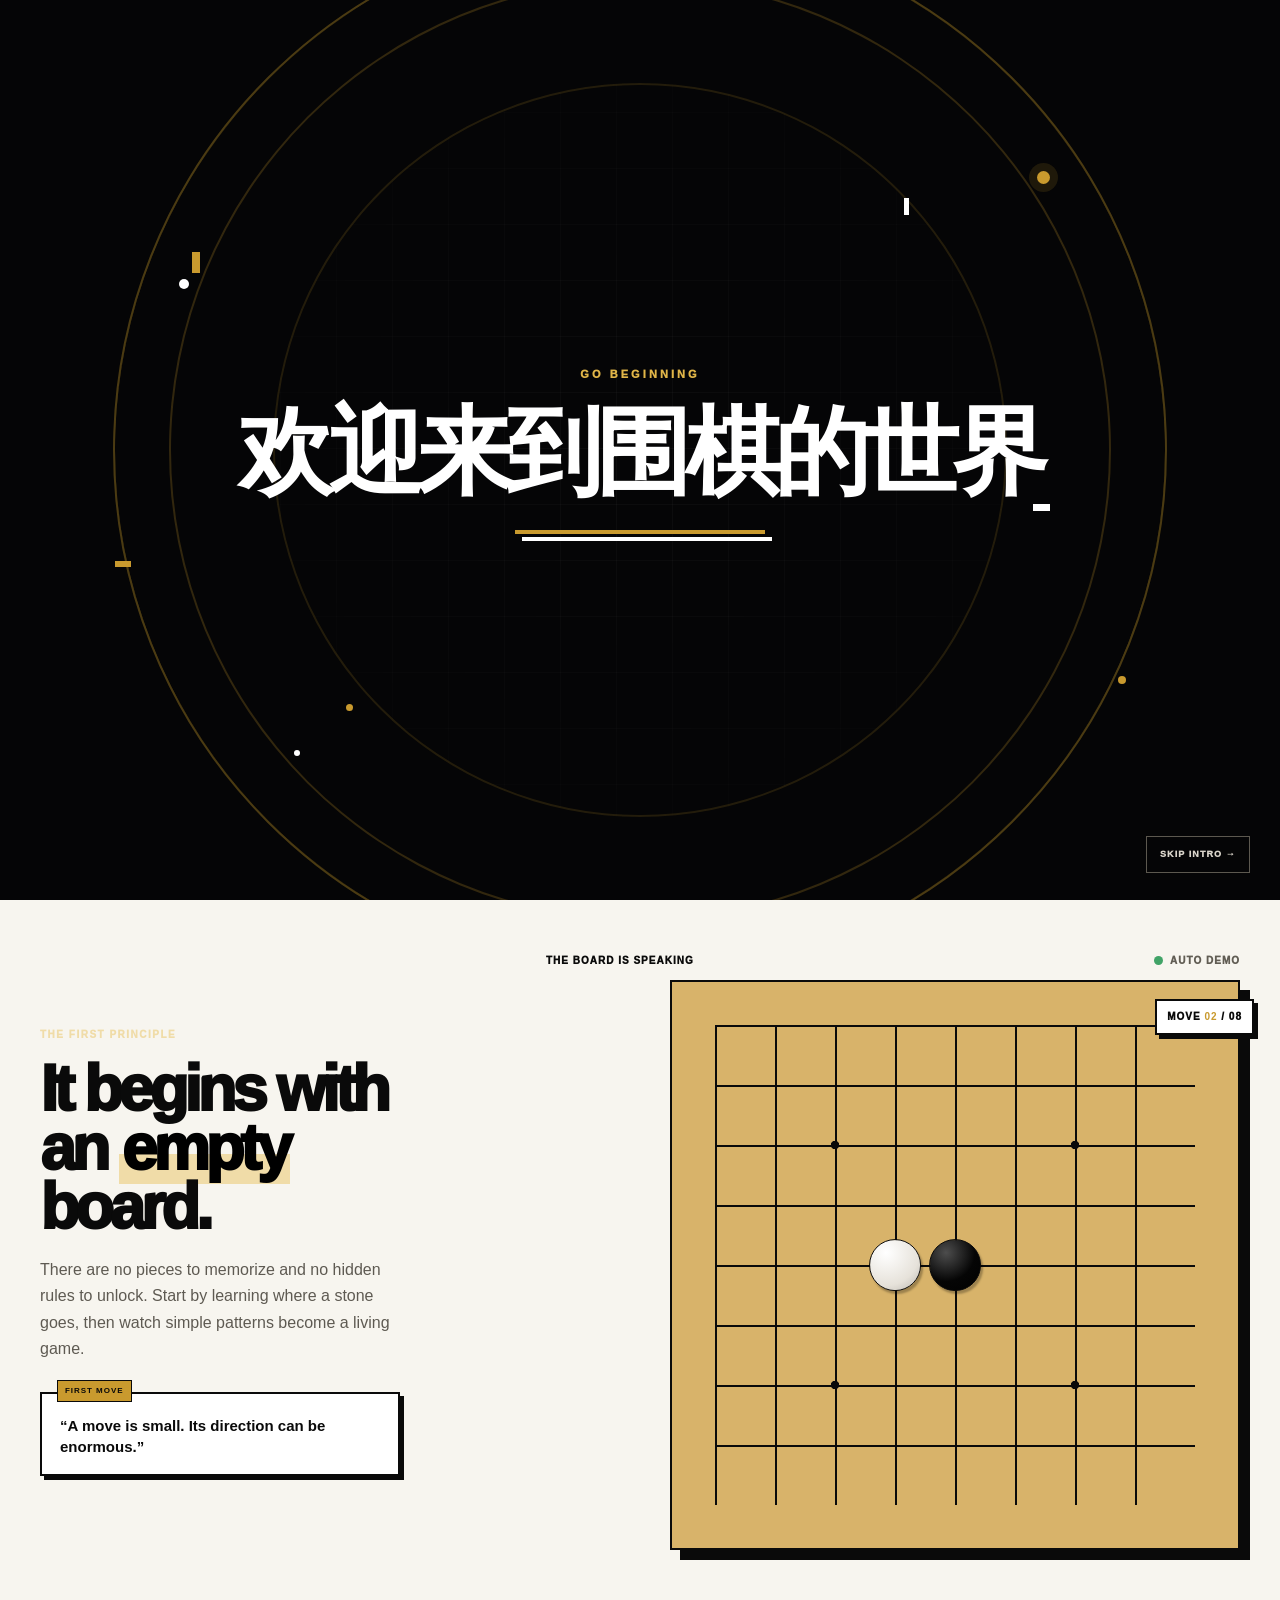
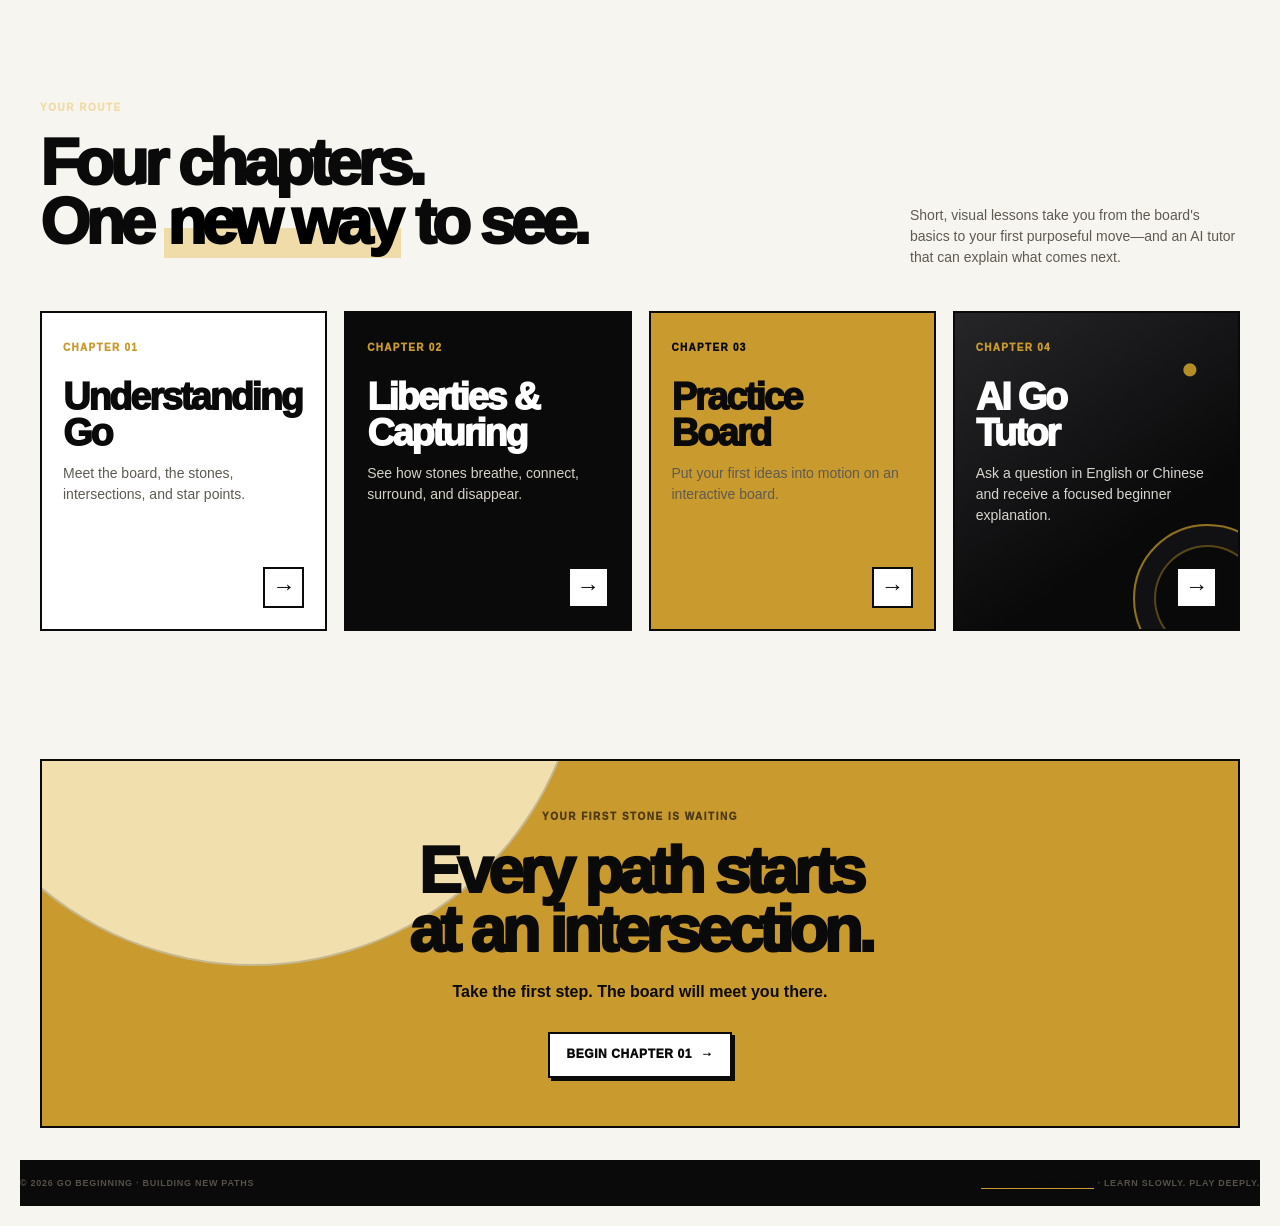
==== commit 9dad076a: "Add entrance animation" ====
--- a/assets/index.html
+++ b/assets/index.html
@@ -6,10 +6,23 @@
     <meta name="description" content="GO BEGINNING is a visual, beginner-friendly path into the game of Go.">
     <title>GO BEGINNING | Building New Paths</title>
     <link rel="stylesheet" href="style.css">
+    <script>document.documentElement.classList.add('intro-js');</script>
     <script src="script.js" defer></script>
+    <script src="entrance.js" defer></script>
 </head>
 <body class="home-page-body">
     <a class="skip-link" href="#home-page">Skip to content</a>
+    <section class="site-intro" id="site-intro" role="dialog" aria-modal="true" aria-labelledby="site-intro-title">
+        <div class="site-intro-grid" aria-hidden="true"></div>
+        <div class="site-intro-rings" aria-hidden="true"><i></i><i></i><i></i></div>
+        <div class="site-intro-confetti" aria-hidden="true"><i></i><i></i><i></i><i></i><i></i></div>
+        <div class="site-intro-copy">
+            <p>GO BEGINNING</p>
+            <h1 id="site-intro-title">欢迎来到围棋的世界</h1>
+            <span aria-hidden="true"></span>
+        </div>
+        <button class="site-intro-skip" id="site-intro-skip" type="button">SKIP INTRO <span aria-hidden="true">→</span></button>
+    </section>
     <header class="site-header">
         <a href="index.html" class="header-logo" aria-label="GO BEGINNING home"><div class="logo-icon" aria-hidden="true">▲</div><div class="logo-text"><span class="brand-name">GO BEGINNING</span><span class="brand-tagline">BUILDING NEW PATHS</span></div></a>
         <nav class="header-chapter-nav" aria-label="Quick chapter navigation">
@@ -30,7 +43,7 @@
                 <p class="home-note"><span></span> NO EXPERIENCE REQUIRED</p>
             </div>
             <div class="home-hero-art">
-                <img src="assets/go-manga-hero-original.png" alt="An original black-and-white manga-style scene of a focused player placing a stone on a Go board.">
+                <img class="home-hero-base home-hero-3d" src="assets/go-hero-3d-original.png" alt="An original stylized 3D scene of a focused player reaching forward to place a black stone on a Go board.">
                 <span class="home-sound" aria-hidden="true">CLACK!</span><span class="home-stamp" aria-hidden="true">LEARN THE<br>LANGUAGE<br>OF GO</span>
             </div>
         </section>
--- a/assets/style.css
+++ b/assets/style.css
@@ -1885,12 +1885,29 @@
 .home-actions { display: flex; flex-wrap: wrap; gap: 12px; }
 .home-note { display: flex; align-items: center; gap: 10px; margin: 43px 0 0; color: #aaa59b; font-size: 10px; font-weight: 900; letter-spacing: .11em; }
 .home-note span { width: 30px; height: 1px; background: var(--accent-gold); }
-.home-hero-art { position: relative; min-height: 560px; overflow: hidden; background: var(--dark-header); }
-.home-hero-art::before { position: absolute; z-index: 1; inset: 0; background: linear-gradient(90deg, var(--dark-header), transparent 23%); pointer-events: none; content: ""; }
-.home-hero-art img { width: 100%; height: 100%; min-height: 560px; object-fit: contain; object-position: center; filter: contrast(1.15) grayscale(1); background: var(--dark-header); }
+.home-hero-art { position: relative; min-height: 560px; overflow: hidden; background: var(--dark-header); perspective: 1100px; transform-style: preserve-3d; isolation: isolate; }
+.home-hero-art::before { position: absolute; z-index: 1; inset: 0; background: linear-gradient(90deg, rgba(10,10,10,.9), transparent 24%, transparent 76%, rgba(10,10,10,.12)); pointer-events: none; content: ""; }
+.home-hero-art::after { position: absolute; z-index: 1; inset: -18%; background: radial-gradient(circle at 31% 78%, rgba(210,158,38,.34) 0, rgba(210,158,38,.09) 9%, transparent 22%); mix-blend-mode: screen; pointer-events: none; opacity: 0; content: ""; animation: home3DLightArrival 5.2s ease-out both; }
+.home-hero-art img { width: 100%; height: 100%; min-height: 560px; object-fit: cover; object-position: center; background: var(--dark-header); }
+.home-hero-art .home-hero-base { position: relative; z-index: 0; transform-origin: 42% 70%; animation: home3DSceneArrival 5.2s cubic-bezier(.2,.78,.2,1) both; will-change: transform, filter, opacity; }
 .home-hero-art > p { position: absolute; z-index: 3; bottom: 14px; left: 15px; max-width: 260px; margin: 0; padding: 7px 9px; border: 1px solid var(--dark-header); background: rgba(255,255,255,.9); color: var(--dark-header); font-size: 8px; font-weight: 800; line-height: 1.35; }
 .home-sound { position: absolute; z-index: 2; top: 28px; right: 28px; color: var(--bg-surface); font-size: clamp(34px, 5vw, 68px); font-weight: 1000; letter-spacing: -.1em; transform: rotate(-7deg); -webkit-text-stroke: 2px var(--dark-header); text-shadow: 3px 3px 0 var(--accent-gold); }
 .home-stamp { position: absolute; z-index: 2; bottom: 48px; left: 8%; display: grid; place-items: center; width: 132px; height: 132px; border: 2px solid var(--dark-header); border-radius: 50%; background: var(--accent-gold); box-shadow: 5px 5px 0 var(--dark-header); transform: rotate(-12deg); text-align: center; font-size: 11px; font-weight: 1000; line-height: 1.12; letter-spacing: .08em; }
+@keyframes home3DSceneArrival {
+    0% { opacity: .48; filter: contrast(1.18) saturate(.72) blur(3px); transform: translate3d(0, 24px, -90px) rotateX(2.4deg) scale(1.12); }
+    25% { opacity: 1; filter: contrast(1.08) saturate(.94) blur(0); transform: translate3d(0, -13px, 38px) rotateX(-1.2deg) scale(1.055); }
+    49% { opacity: 1; filter: contrast(1.06) saturate(.98) blur(0); transform: translate3d(0, 9px, 18px) rotateX(.7deg) scale(1.035); }
+    70% { opacity: 1; filter: contrast(1.05) saturate(1) blur(0); transform: translate3d(0, -6px, 9px) rotateX(-.35deg) scale(1.018); }
+    86% { opacity: 1; filter: contrast(1.04) saturate(1) blur(0); transform: translate3d(0, 3px, 3px) rotateX(.12deg) scale(1.008); }
+    100% { opacity: 1; filter: contrast(1.04) saturate(1) blur(0); transform: translate3d(0, 0, 0) rotateX(0) scale(1); }
+}
+@keyframes home3DLightArrival {
+    0%, 8% { opacity: 0; transform: scale(.72); }
+    28% { opacity: .95; transform: scale(1.06); }
+    50% { opacity: .38; transform: scale(.92); }
+    72% { opacity: .62; transform: scale(1); }
+    100% { opacity: .22; transform: scale(1); }
+}
 .home-ticker { border-top: 2px solid var(--dark-header); border-bottom: 2px solid var(--dark-header); overflow: hidden; background: var(--accent-gold); }
 .home-ticker > div { display: flex; width: max-content; gap: 27px; padding: 12px 0; animation: home-ticker 27s linear infinite; color: var(--dark-header); font-size: 11px; font-weight: 1000; letter-spacing: .13em; }
 .home-ticker span::after { margin-left: 27px; content: "✦"; }
@@ -4364,4 +4381,292 @@
     .completion-confetti-piece {
         animation: none;
     }
-}
+
+    .home-hero-art .home-hero-base {
+        animation: none;
+    }
+
+    .home-hero-art::after {
+        animation: none;
+        opacity: .22;
+    }
+}
+
+/* ==========================================
+   HOMEPAGE ENTRANCE — WELCOME TO GO
+========================================== */
+
+.site-intro {
+    display: none;
+}
+
+.intro-js .site-intro {
+    position: fixed;
+    z-index: 10000;
+    inset: 0;
+    display: grid;
+    place-items: center;
+    isolation: isolate;
+    overflow: hidden;
+    color: #fff;
+    background: #050506;
+    opacity: 1;
+    transition: opacity .7s ease, visibility .7s ease;
+}
+
+.site-intro.is-leaving {
+    opacity: 0;
+    visibility: hidden;
+    pointer-events: none;
+}
+
+.site-intro-active {
+    overflow: hidden;
+}
+
+.site-intro-grid {
+    position: absolute;
+    z-index: -3;
+    inset: 0;
+    opacity: .42;
+    background:
+        linear-gradient(rgba(255,255,255,.07) 1px, transparent 1px),
+        linear-gradient(90deg, rgba(255,255,255,.07) 1px, transparent 1px);
+    background-size: 56px 56px;
+    mask-image: radial-gradient(circle at center, #000 5%, transparent 71%);
+}
+
+.site-intro::before,
+.site-intro::after {
+    content: '';
+    position: absolute;
+    z-index: -2;
+    border-radius: 50%;
+}
+
+.site-intro::before {
+    width: min(90vw, 1050px);
+    aspect-ratio: 1;
+    border: 2px solid rgba(207,161,44,.35);
+    box-shadow:
+        inset 0 0 0 54px #050506,
+        inset 0 0 0 56px rgba(207,161,44,.22),
+        inset 0 0 0 158px #050506,
+        inset 0 0 0 160px rgba(207,161,44,.15);
+    transform: scale(.72);
+    opacity: 0;
+}
+
+.site-intro::after {
+    width: 13px;
+    height: 13px;
+    top: 19%;
+    right: 18%;
+    background: var(--accent-gold);
+    box-shadow: 0 0 0 8px rgba(207,161,44,.13);
+    opacity: 0;
+}
+
+.site-intro-rings {
+    position: absolute;
+    z-index: -1;
+    inset: 0;
+    pointer-events: none;
+}
+
+.site-intro-rings i {
+    position: absolute;
+    width: 10px;
+    height: 10px;
+    border-radius: 50%;
+    background: #fff;
+    opacity: 0;
+}
+
+.site-intro-rings i:nth-child(1) { top: 31%; left: 14%; }
+.site-intro-rings i:nth-child(2) { right: 12%; bottom: 24%; width: 8px; height: 8px; background: var(--accent-gold); }
+.site-intro-rings i:nth-child(3) { left: 23%; bottom: 16%; width: 6px; height: 6px; }
+
+.site-intro-confetti {
+    position: absolute;
+    z-index: 2;
+    inset: 0;
+    pointer-events: none;
+}
+
+.site-intro-confetti i {
+    position: absolute;
+    width: 8px;
+    height: 21px;
+    background: var(--accent-gold);
+    opacity: 0;
+}
+
+.site-intro-confetti i:nth-child(1) { left: 15%; top: 28%; transform: rotate(42deg); }
+.site-intro-confetti i:nth-child(2) { right: 18%; top: 56%; width: 17px; height: 7px; background: #fff; transform: rotate(-26deg); }
+.site-intro-confetti i:nth-child(3) { left: 27%; bottom: 21%; width: 7px; height: 7px; border-radius: 50%; }
+.site-intro-confetti i:nth-child(4) { right: 29%; top: 22%; width: 5px; height: 17px; background: #fff; transform: rotate(28deg); }
+.site-intro-confetti i:nth-child(5) { left: 9%; bottom: 37%; width: 16px; height: 6px; transform: rotate(-18deg); }
+
+.site-intro-copy {
+    position: relative;
+    z-index: 3;
+    width: min(1100px, calc(100% - 44px));
+    text-align: center;
+}
+
+.site-intro-copy > p {
+    margin: 0 0 23px;
+    color: var(--accent-gold-hover);
+    font-size: 11px;
+    font-weight: 1000;
+    letter-spacing: .28em;
+    opacity: 0;
+    transform: translateY(12px);
+}
+
+.site-intro-copy h1 {
+    margin: 0;
+    color: #fff;
+    font-size: clamp(42px, 7.5vw, 116px);
+    font-weight: 1000;
+    line-height: .96;
+    letter-spacing: -.07em;
+    opacity: 0;
+    filter: blur(18px);
+    transform: translateY(34px) scale(.965);
+}
+
+.site-intro-copy > span {
+    width: 0;
+    height: 4px;
+    display: block;
+    margin: 31px auto 0;
+    background: var(--accent-gold);
+    box-shadow: 7px 7px 0 #fff;
+}
+
+.site-intro-skip {
+    position: absolute;
+    z-index: 5;
+    right: 30px;
+    bottom: 27px;
+    min-height: 37px;
+    padding: 0 13px;
+    color: #d9d4ca;
+    background: transparent;
+    border: 1px solid #5c584f;
+    font: inherit;
+    font-size: 9px;
+    font-weight: 1000;
+    letter-spacing: .12em;
+    cursor: pointer;
+    opacity: 0;
+}
+
+.site-intro-skip:hover,
+.site-intro-skip:focus-visible {
+    color: #fff;
+    border-color: var(--accent-gold);
+    outline: none;
+}
+
+.site-intro.is-playing::before {
+    animation: introRingReveal 3.6s cubic-bezier(.2,.75,.24,1) both;
+}
+
+.site-intro.is-playing::after {
+    animation: introDotReveal .8s 1.2s ease-out both;
+}
+
+.site-intro.is-playing .site-intro-copy > p {
+    animation: introSmallReveal .8s .48s ease-out both;
+}
+
+.site-intro.is-playing .site-intro-copy h1 {
+    animation: introTitleReveal 2s .86s cubic-bezier(.16,.84,.25,1) both;
+}
+
+.site-intro.is-playing .site-intro-copy > span {
+    animation: introLineReveal 1.1s 2.25s cubic-bezier(.22,1,.36,1) both;
+}
+
+.site-intro.is-playing .site-intro-rings i,
+.site-intro.is-playing .site-intro-confetti i,
+.site-intro.is-playing .site-intro-skip {
+    animation: introAccentReveal 1s 1.55s ease-out both;
+}
+
+.site-intro.is-playing .site-intro-rings i:nth-child(2),
+.site-intro.is-playing .site-intro-confetti i:nth-child(2) { animation-delay: 1.85s; }
+.site-intro.is-playing .site-intro-rings i:nth-child(3),
+.site-intro.is-playing .site-intro-confetti i:nth-child(3) { animation-delay: 2.1s; }
+.site-intro.is-playing .site-intro-confetti i:nth-child(4) { animation-delay: 2.35s; }
+.site-intro.is-playing .site-intro-confetti i:nth-child(5) { animation-delay: 2.55s; }
+.site-intro.is-playing .site-intro-skip { animation-delay: 1.1s; }
+
+@keyframes introRingReveal {
+    0% { opacity: 0; transform: scale(.72) rotate(-15deg); }
+    45% { opacity: 1; }
+    100% { opacity: 1; transform: scale(1) rotate(0); }
+}
+
+@keyframes introDotReveal {
+    0% { opacity: 0; transform: scale(0); }
+    75% { opacity: 1; transform: scale(1.35); }
+    100% { opacity: 1; transform: scale(1); }
+}
+
+@keyframes introSmallReveal {
+    to { opacity: 1; transform: translateY(0); }
+}
+
+@keyframes introTitleReveal {
+    0% { opacity: 0; filter: blur(18px); transform: translateY(34px) scale(.965); }
+    70% { opacity: 1; filter: blur(0); }
+    100% { opacity: 1; filter: blur(0); transform: translateY(0) scale(1); }
+}
+
+@keyframes introLineReveal {
+    to { width: min(250px, 52vw); }
+}
+
+@keyframes introAccentReveal {
+    from { opacity: 0; transform: translateY(13px) rotate(0); }
+    to { opacity: 1; transform: translateY(0) rotate(0); }
+}
+
+@media (max-width: 650px) {
+    .site-intro-copy { width: min(100% - 32px, 520px); }
+    .site-intro-copy > p { margin-bottom: 17px; font-size: 8px; letter-spacing: .19em; }
+    .site-intro-copy h1 { font-size: clamp(35px, 12vw, 55px); line-height: 1.05; letter-spacing: -.055em; }
+    .site-intro-skip { right: 16px; bottom: 17px; min-height: 33px; padding: 0 10px; font-size: 8px; }
+    .site-intro::before { width: 132vw; }
+}
+
+@media (prefers-reduced-motion: reduce) {
+    .site-intro::before,
+    .site-intro::after,
+    .site-intro-copy > p,
+    .site-intro-copy h1,
+    .site-intro-copy > span,
+    .site-intro-rings i,
+    .site-intro-confetti i,
+    .site-intro-skip {
+        animation: none !important;
+    }
+
+    .site-intro::before,
+    .site-intro::after,
+    .site-intro-copy > p,
+    .site-intro-copy h1,
+    .site-intro-rings i,
+    .site-intro-confetti i,
+    .site-intro-skip {
+        opacity: 1;
+    }
+
+    .site-intro-copy > p,
+    .site-intro-copy h1 { filter: none; transform: none; }
+    .site-intro-copy > span { width: min(250px, 52vw); }
+}
